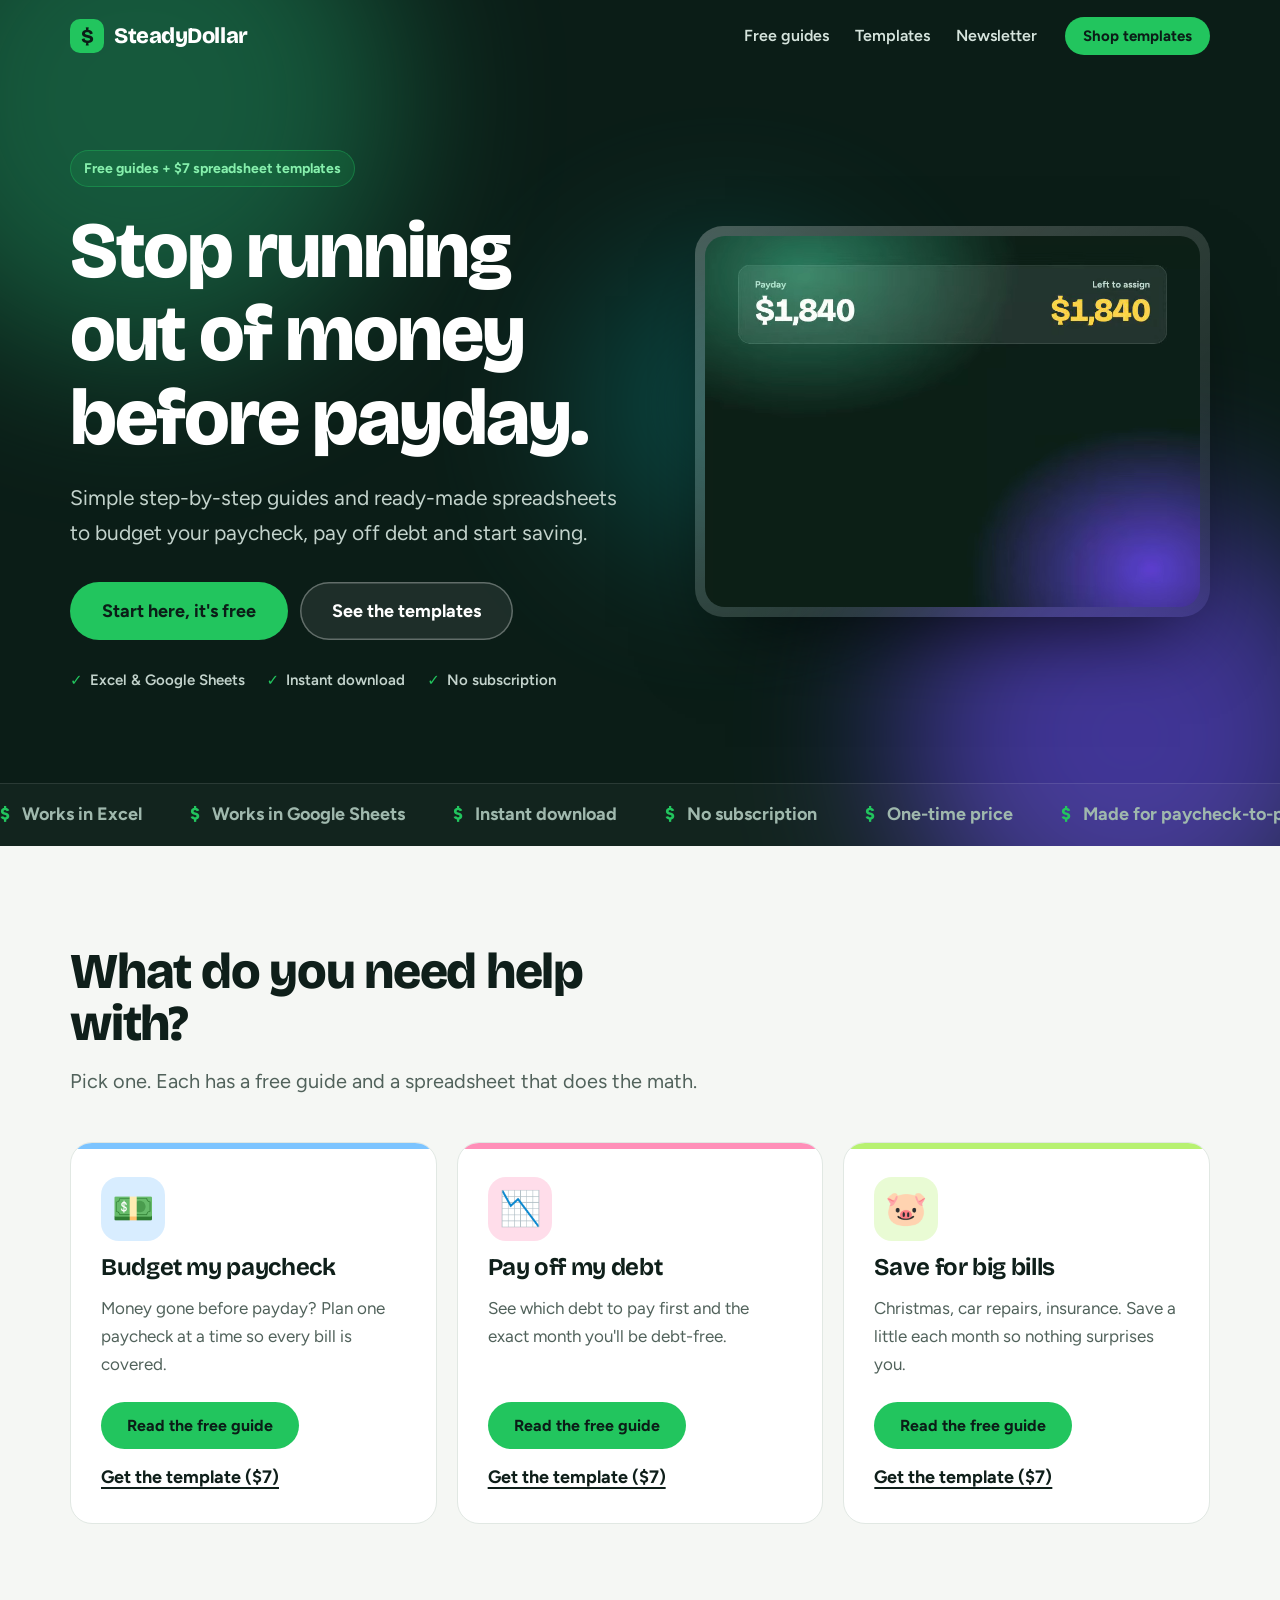
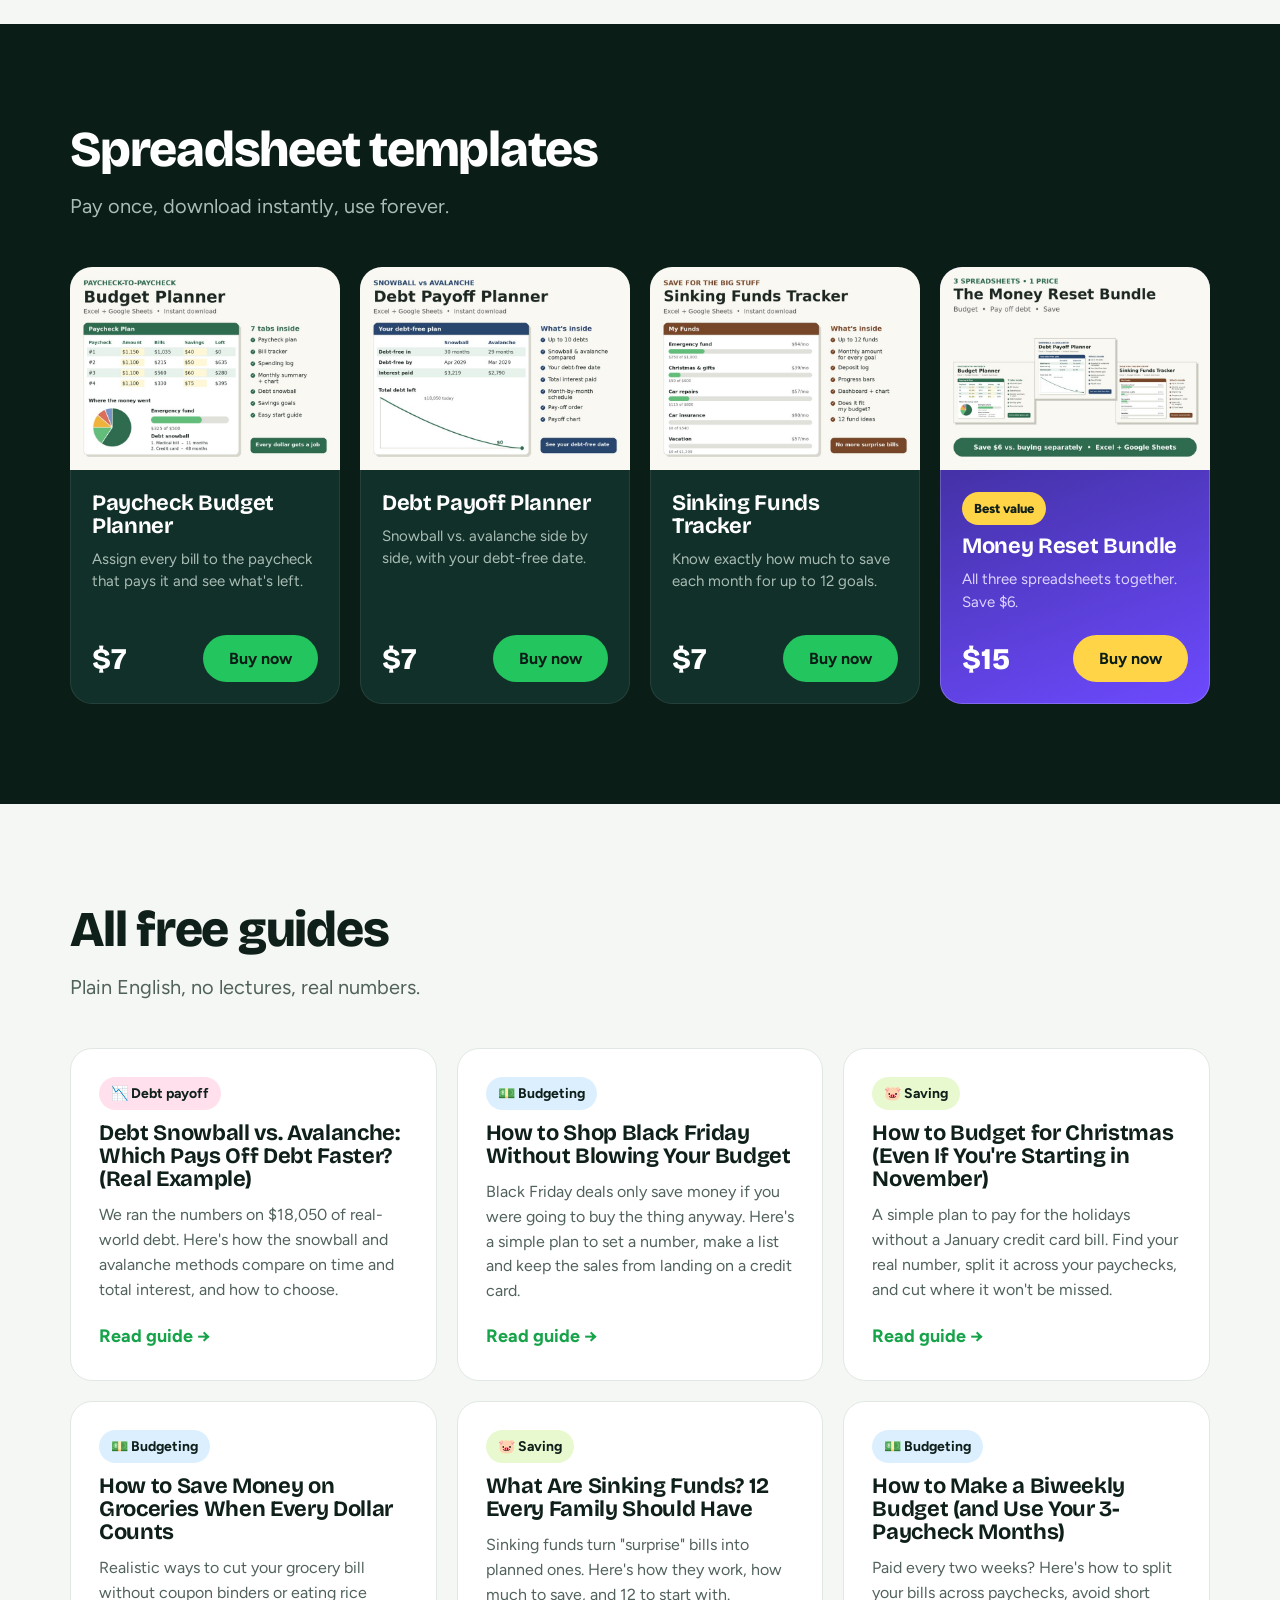
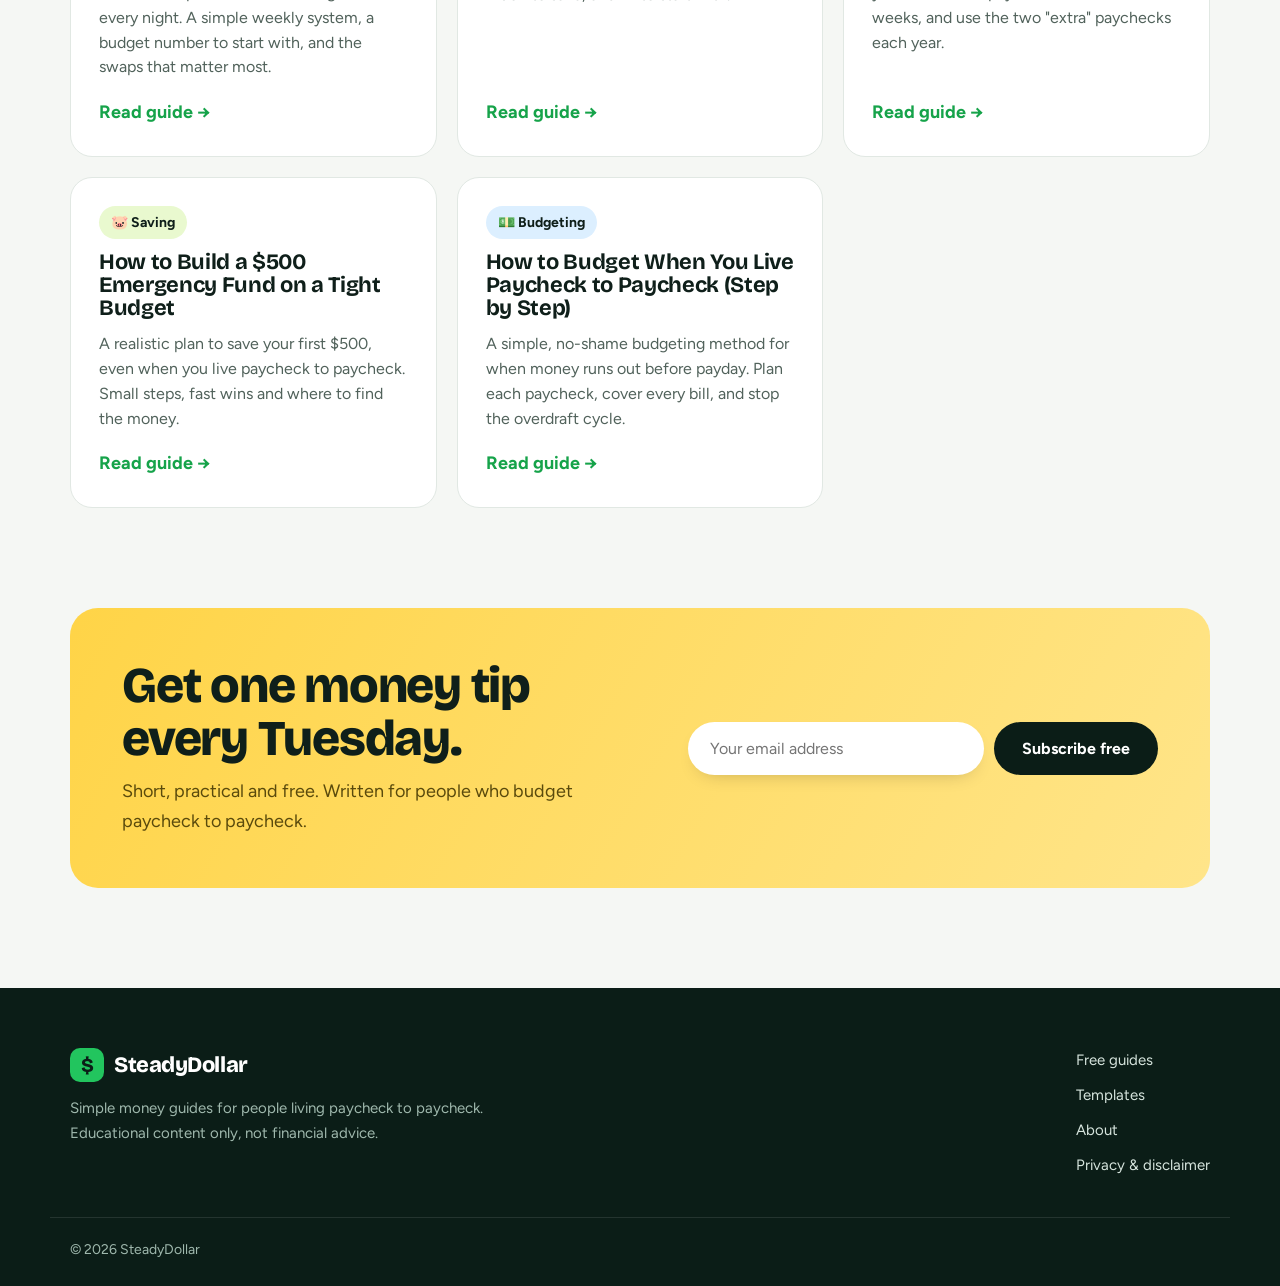
==== index.html @ 8d816949 "Publish SteadyDollar site Co-Authored-By: Claude Opus 5.5 <noreply@anthropic.com> Claude-Session: ht" ====
<!doctype html>
<html lang="en">
<head>
<meta charset="utf-8">
<meta name="viewport" content="width=device-width, initial-scale=1">
<meta name="p:domain_verify" content="625e8ea63bbca6a0e2b48d6e414d4ba8"/>
<title>SteadyDollar: Budgeting, Debt Payoff &amp; Saving Made Simple</title>
<meta name="description" content="Free guides and $7 spreadsheet templates for budgeting paycheck to paycheck, paying off debt and building savings.">
<link rel="canonical" href="https://steadydollar.github.io/">
<meta property="og:title" content="SteadyDollar: Budgeting, Debt Payoff &amp; Saving Made Simple">
<meta property="og:description" content="Free guides and $7 spreadsheet templates for budgeting paycheck to paycheck, paying off debt and building savings.">
<meta property="og:type" content="website">
<meta property="og:image" content="https://steadydollar.github.io/video/poster.jpg">
<meta name="theme-color" content="#0b1d17">
<link rel="icon" href="data:image/svg+xml,<svg xmlns='http://www.w3.org/2000/svg' viewBox='0 0 32 32'><rect width='32' height='32' rx='8' fill='%2322c55e'/><text x='16' y='23' font-size='20' text-anchor='middle' fill='%230b1d17' font-family='Arial' font-weight='bold'>$</text></svg>">
<link rel="preconnect" href="https://fonts.googleapis.com"><link rel="preconnect" href="https://fonts.gstatic.com" crossorigin><link href="https://fonts.googleapis.com/css2?family=Bricolage+Grotesque:opsz,wght@12..96,500..800&family=Figtree:ital,wght@0,400;0,600;0,700;1,400&display=swap" rel="stylesheet">
<link rel="stylesheet" href="style.css">
</head>
<body class="home">
<header class="top"><div class="wrap">
<a class="logo" href=""><span class="mark">$</span>SteadyDollar</a>
<nav><a href="#guides">Free guides</a><a href="#templates">Templates</a><a href="#newsletter">Newsletter</a></nav>
<a class="btn btn-sm" href="#templates">Shop templates</a>
</div></header>
<main>
<section class="hero">
<div class="blob b1"></div><div class="blob b2"></div><div class="blob b3"></div>
<div class="wrap hero-grid">
<div class="hero-copy">
<p class="pill">Free guides + $7 spreadsheet templates</p>
<h1>Stop running out of money before payday.</h1>
<p class="lede">Simple step-by-step guides and ready-made spreadsheets to budget your paycheck, pay off debt and start saving.</p>
<div class="cta-row"><a class="btn btn-lg" href="#help">Start here, it's free</a><a class="btn btn-lg btn-ghost" href="#templates">See the templates</a></div>
<ul class="checks"><li>Excel &amp; Google Sheets</li><li>Instant download</li><li>No subscription</li></ul>
</div>
<div class="hero-video">
<video autoplay muted loop playsinline poster="video/poster.jpg" aria-label="Animation: a $1,840 paycheck split into rent, food, debt and savings until $0 is left">
<source src="video/hero.webm" type="video/webm"><source src="video/hero.mp4" type="video/mp4"></video>
</div>
</div>
<div class="ticker" aria-hidden="true"><div class="ticker-track"><span>Works in Excel</span><span>Works in Google Sheets</span><span>Instant download</span><span>No subscription</span><span>One-time price</span><span>Made for paycheck-to-paycheck budgets</span><span>Works in Excel</span><span>Works in Google Sheets</span><span>Instant download</span><span>No subscription</span><span>One-time price</span><span>Made for paycheck-to-paycheck budgets</span></div></div>
</section>

<section class="wrap block" id="help">
<div class="sec-head" data-reveal><h2>What do you need help with?</h2><p>Pick one. Each has a free guide and a spreadsheet that does the math.</p></div>
<div class="helps"><article class="help h-budget" data-reveal style="--d:0">
<span class="icon">💵</span>
<h3>Budget my paycheck</h3><p>Money gone before payday? Plan one paycheck at a time so every bill is covered.</p>
<div class="help-links"><a class="btn" href="how-to-budget-paycheck-to-paycheck/">Read the free guide</a>
<a class="link" href="https://payhip.com/b/LEfx4">Get the template ($7)</a></div>
</article>
<article class="help h-debt" data-reveal style="--d:1">
<span class="icon">📉</span>
<h3>Pay off my debt</h3><p>See which debt to pay first and the exact month you'll be debt-free.</p>
<div class="help-links"><a class="btn" href="debt-snowball-vs-avalanche/">Read the free guide</a>
<a class="link" href="https://payhip.com/b/AXEU5">Get the template ($7)</a></div>
</article>
<article class="help h-savings" data-reveal style="--d:2">
<span class="icon">🐷</span>
<h3>Save for big bills</h3><p>Christmas, car repairs, insurance. Save a little each month so nothing surprises you.</p>
<div class="help-links"><a class="btn" href="what-are-sinking-funds/">Read the free guide</a>
<a class="link" href="https://payhip.com/b/7KW1b">Get the template ($7)</a></div>
</article></div>
</section>

<section class="block templates" id="templates"><div class="wrap">
<div class="sec-head" data-reveal><h2>Spreadsheet templates</h2><p>Pay once, download instantly, use forever.</p></div>
<div class="tpls"><article class="tpl" data-reveal>
<a class="tpl-img" href="https://payhip.com/b/LEfx4"><img src="img/budget.jpg" alt="Paycheck Budget Planner preview" width="800" height="600" loading="lazy"></a>
<div class="tpl-body"><h3>Paycheck Budget Planner</h3><p>Assign every bill to the paycheck that pays it and see what's left.</p>
<div class="tpl-buy"><span class="price">$7</span><a class="btn" href="https://payhip.com/b/LEfx4">Buy now</a></div></div>
</article>
<article class="tpl" data-reveal>
<a class="tpl-img" href="https://payhip.com/b/AXEU5"><img src="img/debt.jpg" alt="Debt Payoff Planner preview" width="800" height="600" loading="lazy"></a>
<div class="tpl-body"><h3>Debt Payoff Planner</h3><p>Snowball vs. avalanche side by side, with your debt-free date.</p>
<div class="tpl-buy"><span class="price">$7</span><a class="btn" href="https://payhip.com/b/AXEU5">Buy now</a></div></div>
</article>
<article class="tpl" data-reveal>
<a class="tpl-img" href="https://payhip.com/b/7KW1b"><img src="img/savings.jpg" alt="Sinking Funds Tracker preview" width="800" height="600" loading="lazy"></a>
<div class="tpl-body"><h3>Sinking Funds Tracker</h3><p>Know exactly how much to save each month for up to 12 goals.</p>
<div class="tpl-buy"><span class="price">$7</span><a class="btn" href="https://payhip.com/b/7KW1b">Buy now</a></div></div>
</article>
<article class="tpl tpl-bundle" data-reveal>
<a class="tpl-img" href="https://payhip.com/b/bUGtw"><img src="img/bundle.jpg" alt="Money Reset Bundle preview" width="800" height="600" loading="lazy"></a>
<div class="tpl-body"><span class="best">Best value</span><h3>Money Reset Bundle</h3><p>All three spreadsheets together. Save $6.</p>
<div class="tpl-buy"><span class="price">$15</span><a class="btn" href="https://payhip.com/b/bUGtw">Buy now</a></div></div>
</article></div>
</div></section>

<section class="wrap block" id="guides">
<div class="sec-head" data-reveal><h2>All free guides</h2><p>Plain English, no lectures, real numbers.</p></div>
<div class="guides"><a class="guide" href="debt-snowball-vs-avalanche/" data-reveal style="--d:0">
<span class="tag t-debt">📉 Debt payoff</span>
<h3>Debt Snowball vs. Avalanche: Which Pays Off Debt Faster? (Real Example)</h3><p>We ran the numbers on $18,050 of real-world debt. Here&#x27;s how the snowball and avalanche methods compare on time and total interest, and how to choose.</p>
<span class="read">Read guide <span aria-hidden="true">&rarr;</span></span></a>
<a class="guide" href="how-to-budget-for-black-friday/" data-reveal style="--d:1">
<span class="tag t-budget">💵 Budgeting</span>
<h3>How to Shop Black Friday Without Blowing Your Budget</h3><p>Black Friday deals only save money if you were going to buy the thing anyway. Here&#x27;s a simple plan to set a number, make a list and keep the sales from landing on a credit card.</p>
<span class="read">Read guide <span aria-hidden="true">&rarr;</span></span></a>
<a class="guide" href="how-to-budget-for-christmas/" data-reveal style="--d:2">
<span class="tag t-savings">🐷 Saving</span>
<h3>How to Budget for Christmas (Even If You&#x27;re Starting in November)</h3><p>A simple plan to pay for the holidays without a January credit card bill. Find your real number, split it across your paychecks, and cut where it won&#x27;t be missed.</p>
<span class="read">Read guide <span aria-hidden="true">&rarr;</span></span></a>
<a class="guide" href="how-to-save-money-on-groceries/" data-reveal style="--d:0">
<span class="tag t-budget">💵 Budgeting</span>
<h3>How to Save Money on Groceries When Every Dollar Counts</h3><p>Realistic ways to cut your grocery bill without coupon binders or eating rice every night. A simple weekly system, a budget number to start with, and the swaps that matter most.</p>
<span class="read">Read guide <span aria-hidden="true">&rarr;</span></span></a>
<a class="guide" href="what-are-sinking-funds/" data-reveal style="--d:1">
<span class="tag t-savings">🐷 Saving</span>
<h3>What Are Sinking Funds? 12 Every Family Should Have</h3><p>Sinking funds turn &quot;surprise&quot; bills into planned ones. Here&#x27;s how they work, how much to save, and 12 to start with.</p>
<span class="read">Read guide <span aria-hidden="true">&rarr;</span></span></a>
<a class="guide" href="how-to-make-a-biweekly-budget/" data-reveal style="--d:2">
<span class="tag t-budget">💵 Budgeting</span>
<h3>How to Make a Biweekly Budget (and Use Your 3-Paycheck Months)</h3><p>Paid every two weeks? Here&#x27;s how to split your bills across paychecks, avoid short weeks, and use the two &quot;extra&quot; paychecks each year.</p>
<span class="read">Read guide <span aria-hidden="true">&rarr;</span></span></a>
<a class="guide" href="how-to-build-a-500-emergency-fund/" data-reveal style="--d:0">
<span class="tag t-savings">🐷 Saving</span>
<h3>How to Build a $500 Emergency Fund on a Tight Budget</h3><p>A realistic plan to save your first $500, even when you live paycheck to paycheck. Small steps, fast wins and where to find the money.</p>
<span class="read">Read guide <span aria-hidden="true">&rarr;</span></span></a>
<a class="guide" href="how-to-budget-paycheck-to-paycheck/" data-reveal style="--d:1">
<span class="tag t-budget">💵 Budgeting</span>
<h3>How to Budget When You Live Paycheck to Paycheck (Step by Step)</h3><p>A simple, no-shame budgeting method for when money runs out before payday. Plan each paycheck, cover every bill, and stop the overdraft cycle.</p>
<span class="read">Read guide <span aria-hidden="true">&rarr;</span></span></a></div>
</section>

<div class="wrap"><section class="signup" id="newsletter" data-reveal>
<div><h2>Get one money tip every Tuesday.</h2><p>Short, practical and free. Written for people who budget paycheck to paycheck.</p></div>
<form action="https://app.kit.com/forms/10091417/subscriptions" method="post">
<label class="sr" for="em">Email address</label>
<input id="em" type="email" name="email_address" placeholder="Your email address" required>
<button class="btn btn-dark" type="submit">Subscribe free</button>
</form>
</section></div>
</main>
<footer><div class="wrap">
<div><a class="logo" href=""><span class="mark">$</span>SteadyDollar</a>
<p>Simple money guides for people living paycheck to paycheck.<br>Educational content only, not financial advice.</p></div>
<div class="flinks"><a href="#guides">Free guides</a><a href="#templates">Templates</a><a href="about/">About</a><a href="privacy/">Privacy &amp; disclaimer</a></div>
</div><p class="wrap copy">&copy; 2026 SteadyDollar</p></footer>
<script>
(function(){
  var top=document.querySelector('.top');
  addEventListener('scroll',function(){top.classList.toggle('scrolled',scrollY>10)},{passive:true});
  var bar=document.querySelector('.progress');
  if(bar){addEventListener('scroll',function(){var h=document.documentElement;bar.style.transform='scaleX('+(h.scrollTop/(h.scrollHeight-h.clientHeight))+')'},{passive:true});}
  var els=document.querySelectorAll('[data-reveal]');
  if(!('IntersectionObserver' in window)){els.forEach(function(e){e.classList.add('in')});return;}
  var io=new IntersectionObserver(function(es){es.forEach(function(e){if(e.isIntersecting){e.target.classList.add('in');io.unobserve(e.target);}})},{rootMargin:'0px 0px -8% 0px'});
  els.forEach(function(e){io.observe(e)});
})();
</script>
</body>
</html>
---- style.css ----
:root{
  --night:#0b1d17; --night-2:#12302a; --ink:#0f1f1a; --ink-2:#51625b; --paper:#f5f7f4; --white:#fff;
  --green:#22c55e; --green-2:#16a34a; --sun:#ffd447; --violet:#6d4aff; --line:#e1e8e3;
  --budget:#7cc4ff; --debt:#ff8fb8; --savings:#b7f171;
  --display:"Bricolage Grotesque",system-ui,sans-serif; --text:"Figtree",system-ui,sans-serif;
  --r:22px;
}
@view-transition{navigation:auto}
*{box-sizing:border-box}
html{scroll-behavior:smooth;scroll-padding-top:80px}
body{margin:0;background:var(--paper);color:var(--ink);font:400 18px/1.65 var(--text);-webkit-font-smoothing:antialiased}
img,video{max-width:100%;height:auto;display:block}
a{color:var(--green-2)}
:focus-visible{outline:3px solid var(--green);outline-offset:3px;border-radius:6px}
.wrap{max-width:1180px;margin:0 auto;padding:0 20px}
.narrow{max-width:780px}
.sr{position:absolute;width:1px;height:1px;overflow:hidden;clip:rect(0 0 0 0)}
h1,h2,h3{font-family:var(--display);line-height:1.05;letter-spacing:-.025em;margin:0}
h1{font-size:clamp(42px,6.2vw,80px);font-weight:800}
h2{font-size:clamp(32px,4vw,50px);font-weight:800}
h3{font-size:24px;font-weight:700;letter-spacing:-.015em}

/* header */
.top{position:fixed;inset:0 0 auto;z-index:20;transition:background .3s,box-shadow .3s}
.top .wrap{display:flex;align-items:center;gap:28px;height:72px}
.top.scrolled,.article .top{background:rgba(11,29,23,.82);backdrop-filter:blur(14px);box-shadow:0 1px 0 rgba(255,255,255,.08)}
.logo{display:flex;align-items:center;gap:10px;font:800 22px var(--display);color:#fff;text-decoration:none;letter-spacing:-.02em}
.mark{display:grid;place-items:center;width:34px;height:34px;border-radius:10px;background:var(--green);color:var(--night);font-size:20px}
nav{display:flex;gap:26px;margin-left:auto}
nav a{color:#d6e4dd;text-decoration:none;font-weight:600;font-size:16px;transition:color .2s}
nav a:hover{color:#fff}

/* buttons */
.btn{position:relative;overflow:hidden;display:inline-flex;align-items:center;justify-content:center;gap:8px;background:var(--green);color:var(--night);border:0;border-radius:999px;padding:14px 26px;font:700 16px var(--text);text-decoration:none;cursor:pointer;white-space:nowrap;transition:transform .2s,box-shadow .2s,background .2s}
.btn:hover{transform:translateY(-2px);box-shadow:0 12px 28px -10px rgba(34,197,94,.7)}
.btn::after{content:"";position:absolute;inset:0;background:linear-gradient(110deg,transparent 30%,rgba(255,255,255,.45) 50%,transparent 70%);transform:translateX(-100%);transition:transform .6s}
.btn:hover::after{transform:translateX(100%)}
.btn-lg{padding:18px 32px;font-size:18px}
.btn-sm{padding:10px 18px;font-size:15px}
.btn-ghost{background:rgba(255,255,255,.08);color:#fff;box-shadow:inset 0 0 0 1.5px rgba(255,255,255,.3)}
.btn-ghost:hover{background:rgba(255,255,255,.16);box-shadow:inset 0 0 0 1.5px #fff}
.btn-dark{background:var(--night);color:#fff}
.btn-dark:hover{box-shadow:0 12px 28px -10px rgba(11,29,23,.6)}
.link{font-weight:700;color:var(--ink);text-decoration:underline;text-underline-offset:4px;text-decoration-thickness:2px}
.link:hover{color:var(--green-2)}
.pill{display:inline-block;margin:0;padding:7px 14px;border-radius:999px;font-size:14px;font-weight:700;background:rgba(34,197,94,.14);color:#86efac;box-shadow:inset 0 0 0 1px rgba(34,197,94,.35)}

/* hero */
.hero{position:relative;overflow:hidden;background:var(--night);color:#fff;padding:150px 0 0}
.blob{position:absolute;border-radius:50%;filter:blur(80px);opacity:.55;animation:float 16s ease-in-out infinite alternate}
.b1{width:520px;height:520px;background:#1f8a5b;top:-160px;left:-120px}
.b2{width:460px;height:460px;background:var(--violet);bottom:-120px;right:-80px;animation-delay:-5s}
.b3{width:300px;height:300px;background:#0ea5a4;top:30%;left:45%;opacity:.3;animation-delay:-9s}
@keyframes float{to{transform:translate(60px,40px) scale(1.15)}}
.hero-grid{position:relative;display:grid;grid-template-columns:1.05fr .95fr;gap:56px;align-items:center;padding-bottom:90px}
.hero-copy>*{animation:rise .8s cubic-bezier(.2,.7,.2,1) both}
.hero-copy>*:nth-child(2){animation-delay:.08s}.hero-copy>*:nth-child(3){animation-delay:.16s}.hero-copy>*:nth-child(4){animation-delay:.24s}.hero-copy>*:nth-child(5){animation-delay:.32s}
@keyframes rise{from{opacity:0;transform:translateY(28px)}to{opacity:1;transform:none}}
.hero h1{margin:22px 0 0}
.lede{font-size:21px;color:#c3d3cc;max-width:32em;margin:22px 0 32px}
.cta-row{display:flex;gap:12px;flex-wrap:wrap}
.checks{display:flex;flex-wrap:wrap;gap:8px 22px;list-style:none;padding:0;margin:28px 0 0;color:#c3d3cc;font-size:15px;font-weight:600}
.checks li::before{content:"✓";color:var(--green);font-weight:800;margin-right:7px}
.hero-video{border-radius:28px;padding:10px;background:linear-gradient(140deg,rgba(255,255,255,.25),rgba(255,255,255,.04));box-shadow:0 40px 80px -30px rgba(0,0,0,.7);animation:rise 1s .3s cubic-bezier(.2,.7,.2,1) both}
.hero-video video{border-radius:20px;width:100%;aspect-ratio:4/3;object-fit:cover;background:var(--night)}
.ticker{position:relative;border-top:1px solid rgba(255,255,255,.1);background:rgba(255,255,255,.03);overflow:hidden;padding:16px 0}
.ticker-track{display:flex;gap:48px;width:max-content;animation:scroll 32s linear infinite}
.ticker span{font-weight:700;color:#9fb8ad;white-space:nowrap}
.ticker span::before{content:"$";color:var(--green);margin-right:12px;font-weight:800}
@keyframes scroll{to{transform:translateX(-50%)}}

/* sections */
.block{padding:100px 20px}
.templates.block{padding:100px 0}
.sec-head{max-width:640px;margin:0 0 44px}
.sec-head p{margin:14px 0 0;color:var(--ink-2);font-size:20px}

/* reveal on scroll */
[data-reveal]{opacity:0;transform:translateY(36px);transition:opacity .7s cubic-bezier(.2,.7,.2,1),transform .7s cubic-bezier(.2,.7,.2,1);transition-delay:calc(var(--d,0) * .1s)}
[data-reveal].in{opacity:1;transform:none}

/* help cards */
.helps{display:grid;grid-template-columns:repeat(3,1fr);gap:20px}
.help{position:relative;display:flex;flex-direction:column;gap:14px;background:var(--white);border-radius:var(--r);padding:34px 30px 30px;border:1px solid var(--line);overflow:hidden}
.help.in{transition:transform .3s,box-shadow .3s}
.help::before{content:"";position:absolute;inset:0 0 auto;height:6px;background:var(--c)}
.help:hover{transform:translateY(-6px);box-shadow:0 30px 50px -28px rgba(15,31,26,.35)}
.h-budget{--c:var(--budget)}.h-debt{--c:var(--debt)}.h-savings{--c:var(--savings)}
.icon{display:grid;place-items:center;width:64px;height:64px;border-radius:18px;font-size:34px;background:color-mix(in srgb,var(--c) 30%,white)}
.help p{margin:0;color:var(--ink-2);font-size:17px}
.help-links{margin-top:auto;padding-top:10px;display:flex;flex-direction:column;align-items:flex-start;gap:14px}

/* templates */
.templates{background:var(--night);color:#fff}
.templates .sec-head p{color:#a9bdb4}
.tpls{display:grid;grid-template-columns:repeat(4,1fr);gap:20px}
.tpl{position:relative;display:flex;flex-direction:column;background:var(--night-2);border-radius:var(--r);overflow:hidden;box-shadow:inset 0 0 0 1px rgba(255,255,255,.08)}
.tpl.in{transition:transform .3s,box-shadow .3s}
.tpl:hover{transform:translateY(-6px);box-shadow:inset 0 0 0 1px rgba(34,197,94,.6),0 30px 50px -25px rgba(0,0,0,.8)}
.tpl-img{display:block;overflow:hidden;background:#fff}
.tpl-img img{transition:transform .5s}
.tpl:hover .tpl-img img{transform:scale(1.05)}
.tpl-body{padding:22px;display:flex;flex-direction:column;gap:10px;flex:1}
.tpl-body h3{font-size:22px}
.tpl-body p{margin:0;color:#a9bdb4;font-size:15px;line-height:1.5}
.tpl-buy{margin-top:auto;padding-top:12px;display:flex;align-items:center;justify-content:space-between;gap:10px}
.price{font:800 30px var(--display);color:#fff}
.tpl-bundle{background:linear-gradient(160deg,#2b2370,#6d4aff);box-shadow:inset 0 0 0 1px rgba(255,255,255,.2)}
.tpl-bundle .tpl-body p{color:#ddd5ff}
.tpl-bundle .btn{background:var(--sun)}
.best{align-self:flex-start;background:var(--sun);color:var(--ink);font-weight:800;font-size:13px;padding:6px 12px;border-radius:999px;animation:pulse 2.4s ease-in-out infinite}
@keyframes pulse{50%{transform:scale(1.08)}}

/* guides */
.guides{display:grid;grid-template-columns:repeat(3,1fr);gap:20px}
.guide{display:flex;flex-direction:column;gap:12px;background:var(--white);border-radius:var(--r);padding:28px;text-decoration:none;color:var(--ink);border:1px solid var(--line)}
.guide.in{transition:transform .3s,box-shadow .3s,border-color .3s}
.guide:hover{transform:translateY(-6px);border-color:var(--green);box-shadow:0 30px 50px -28px rgba(15,31,26,.35)}
.guide h3{font-size:22px}
.guide p{margin:0;color:var(--ink-2);font-size:16px;line-height:1.55}
.read{margin-top:auto;padding-top:6px;font-weight:700;color:var(--green-2)}
.read span{display:inline-block;transition:transform .2s}
.guide:hover .read span{transform:translateX(6px)}
.tag{align-self:flex-start;display:inline-block;font-size:14px;font-weight:700;padding:5px 12px;border-radius:999px;color:var(--ink)}
.t-budget{background:#dcefff}.t-debt{background:#ffe0ec}.t-savings{background:#e9f9cf}.t-bundle{background:#fff2c2}

/* signup */
.signup{display:grid;grid-template-columns:1.1fr 1fr;gap:20px 48px;align-items:center;background:linear-gradient(120deg,var(--sun),#ffe58a);border-radius:28px;padding:52px;margin:0 0 100px}
.signup p{margin:12px 0 0;color:#5a4a0c;font-size:18px}
form{display:flex;gap:10px;flex-wrap:wrap}
input[type=email]{flex:1;min-width:220px;padding:17px 22px;border:0;border-radius:999px;font:16px var(--text);background:#fff;color:var(--ink);box-shadow:0 8px 20px -12px rgba(0,0,0,.3)}
input[type=email]:focus{outline:3px solid var(--night)}
.signup .btn{padding:17px 28px}

/* article */
.progress{position:fixed;top:0;left:0;right:0;height:4px;background:var(--green);transform-origin:0 50%;transform:scaleX(0);z-index:30}
.post-hero{background:var(--night);color:#fff;padding:130px 0 70px;position:relative;overflow:hidden}
.post-hero::before{content:"";position:absolute;width:500px;height:500px;border-radius:50%;background:var(--violet);filter:blur(100px);opacity:.35;right:-150px;top:-150px}
.post-hero .wrap{position:relative}
.back{display:inline-block;color:#9fb8ad;text-decoration:none;font-weight:700;margin-bottom:26px}
.back:hover{color:#fff}
.post-hero h1{font-size:clamp(36px,5vw,58px);margin:18px 0 0}
.post-hero .lede{margin:20px 0 0;font-size:20px}
.meta{margin:0;display:flex;flex-wrap:wrap;align-items:center;gap:8px 18px;color:#9fb8ad;font-size:15px;font-weight:600}
.prose{padding-top:50px;font-size:19px;line-height:1.75}
.prose h2{font-size:32px;margin:2em 0 .5em}
.prose h3{margin:1.6em 0 .4em}
.prose li{margin:.35em 0}
.prose strong{background:linear-gradient(transparent 60%,rgba(255,212,71,.65) 60%)}
.prose blockquote{margin:1.5em 0;padding:22px 26px;background:#e6f6ec;border-left:5px solid var(--green);border-radius:16px;font-size:20px}
.prose blockquote p{margin:0}
.prose table{border-collapse:separate;border-spacing:0;width:100%;font-size:16px;margin:1.5em 0;font-variant-numeric:tabular-nums;border:1px solid var(--line);border-radius:16px;background:#fff}
.prose th,.prose td{padding:12px 16px;text-align:left;border-bottom:1px solid var(--line)}
.prose tr:last-child td{border-bottom:0}
.prose th{font-weight:700;background:#eef4f0}
.prose em{color:var(--ink-2)}
.product{display:grid;grid-template-columns:260px 1fr;gap:30px;align-items:center;background:var(--night);color:#fff;border-radius:var(--r);padding:24px;margin:60px 0}
.product img{border-radius:14px}
.product h3{margin-top:12px}
.product p{margin:10px 0 18px;color:#c3d3cc;font-size:16px}
.article .signup{grid-template-columns:1fr;padding:40px}

footer{background:var(--night);color:#9fb8ad;font-size:15px;padding:60px 0 24px}
footer .wrap:first-child{display:flex;justify-content:space-between;gap:40px;flex-wrap:wrap}
footer p{margin:14px 0 0}
.flinks{display:flex;flex-direction:column;gap:10px}
footer a{color:#d6e4dd;text-decoration:none}
footer a:hover{color:#fff}
.copy{margin-top:40px;padding-top:20px;border-top:1px solid rgba(255,255,255,.1);font-size:14px}

@media (max-width:980px){
  .hero{padding-top:120px}
  .hero-grid{grid-template-columns:1fr;gap:48px;padding-bottom:64px}
  .helps,.guides{grid-template-columns:1fr 1fr}
  .tpls{grid-template-columns:1fr 1fr}
  .signup{grid-template-columns:1fr;padding:36px}
}
@media (max-width:640px){
  body{font-size:17px}
  nav{display:none}
  .top .btn-sm{margin-left:auto}
  .lede{font-size:19px}
  .cta-row .btn{width:100%}
  .helps,.guides,.tpls{grid-template-columns:1fr}
  .block,.templates.block{padding:72px 0}
  .block.wrap{padding:72px 20px}
  .product{grid-template-columns:1fr}
  .prose{font-size:18px}
  .signup{padding:28px}
  .signup .btn{width:100%}
}
@media (prefers-reduced-motion:reduce){
  *,*::before,*::after{animation:none!important;transition:none!important}
  [data-reveal]{opacity:1;transform:none}
  html{scroll-behavior:auto}
}
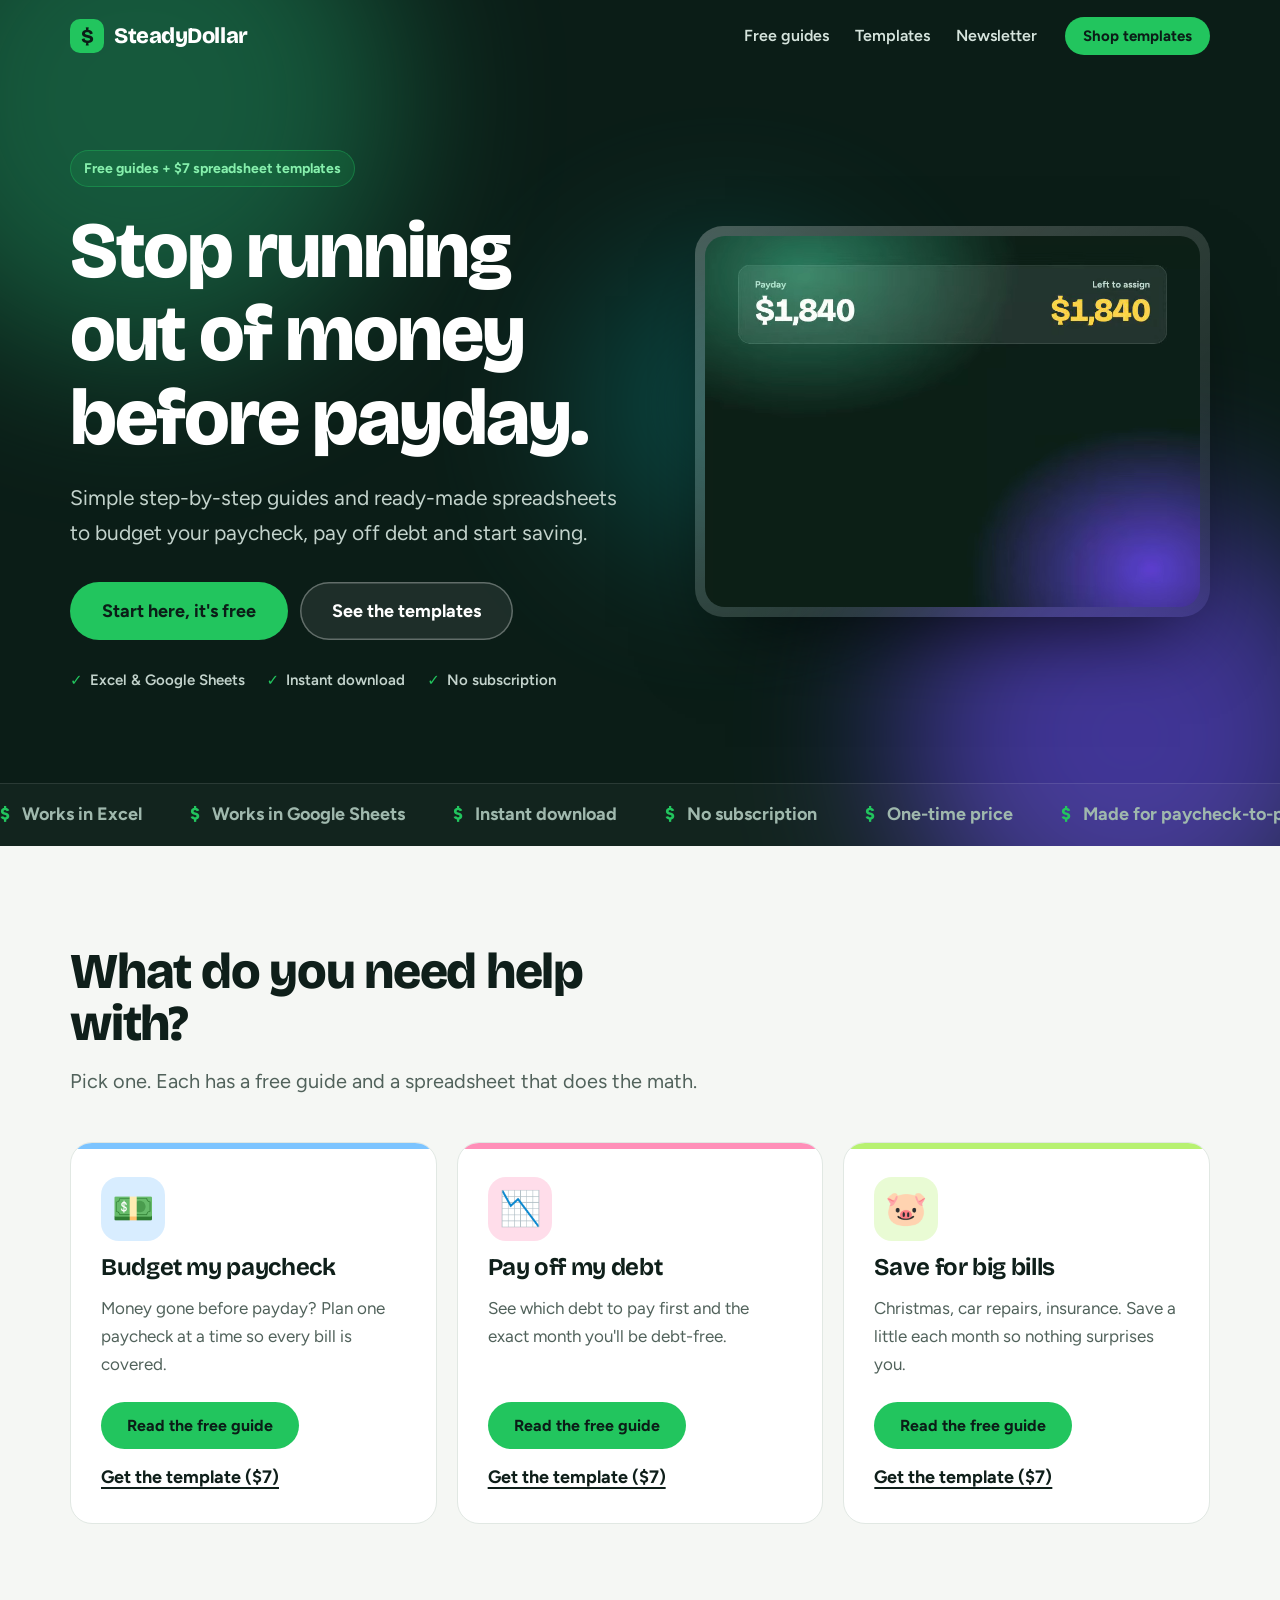
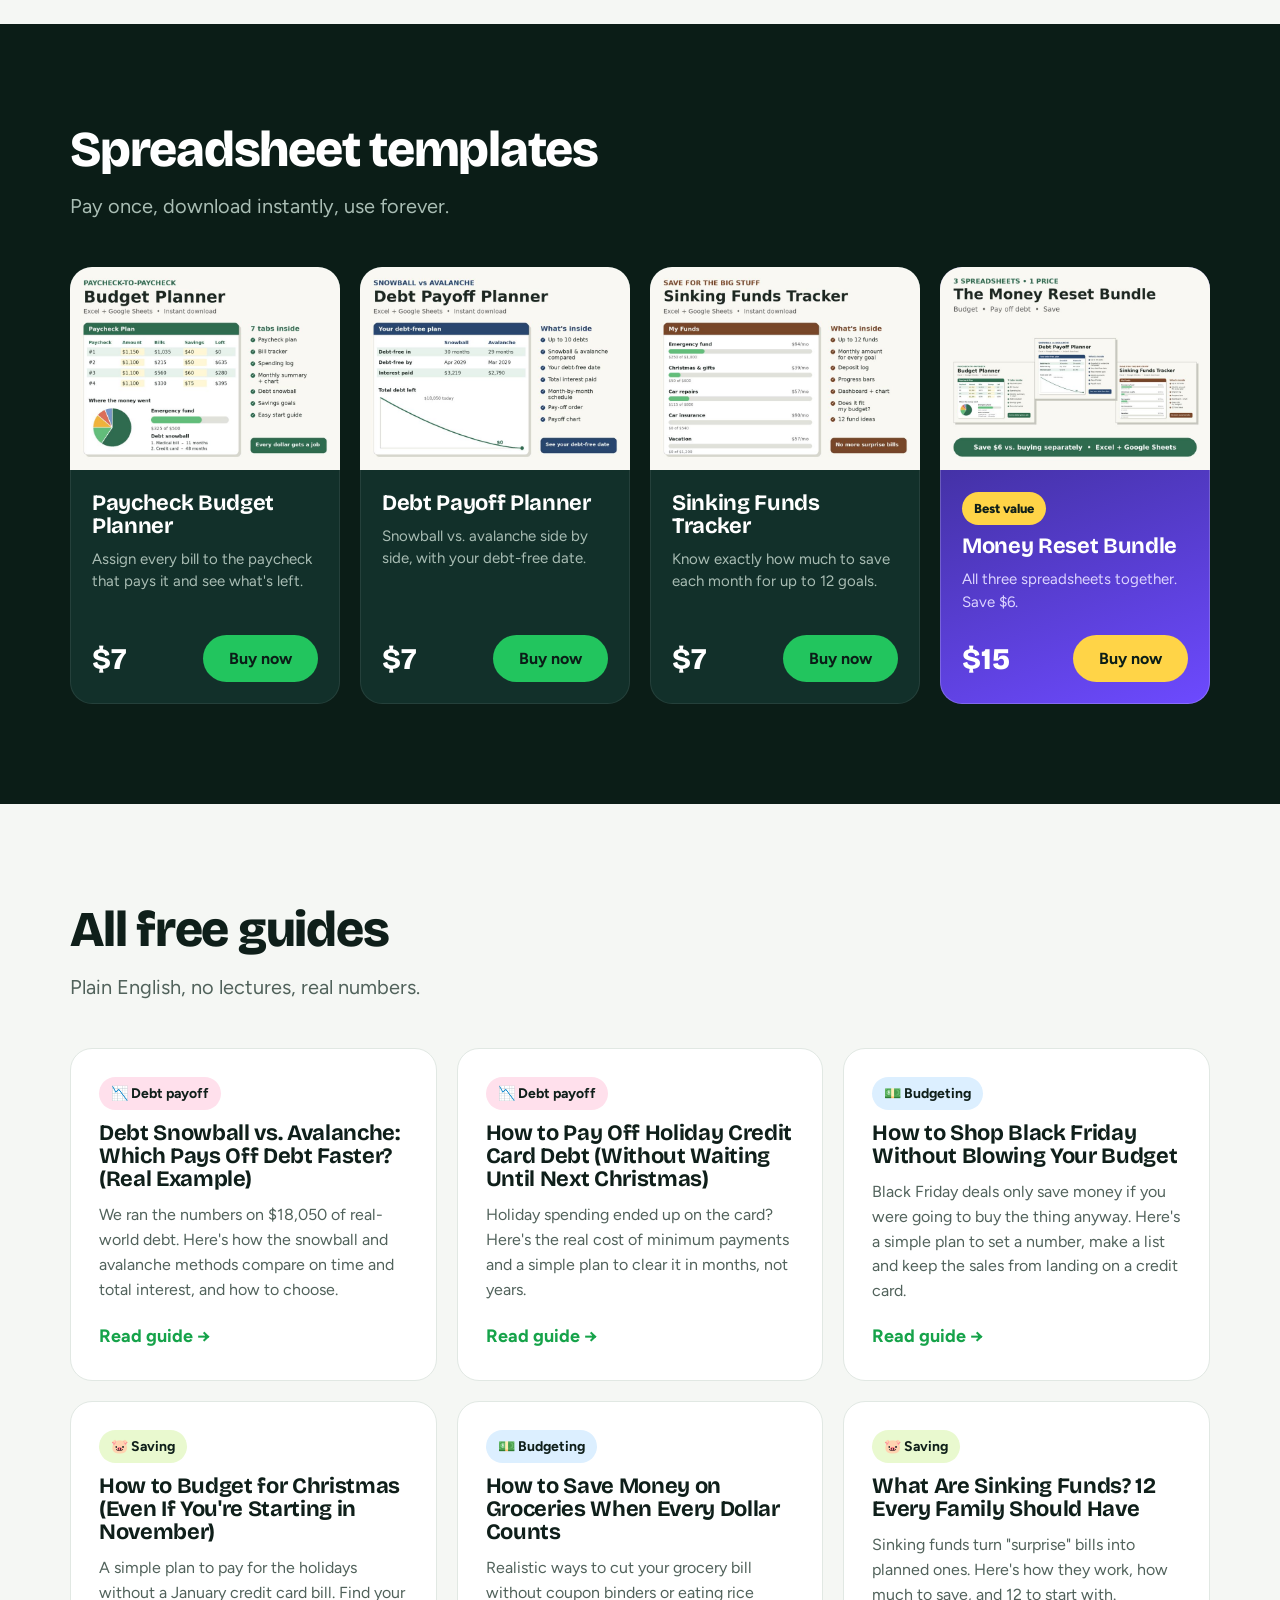
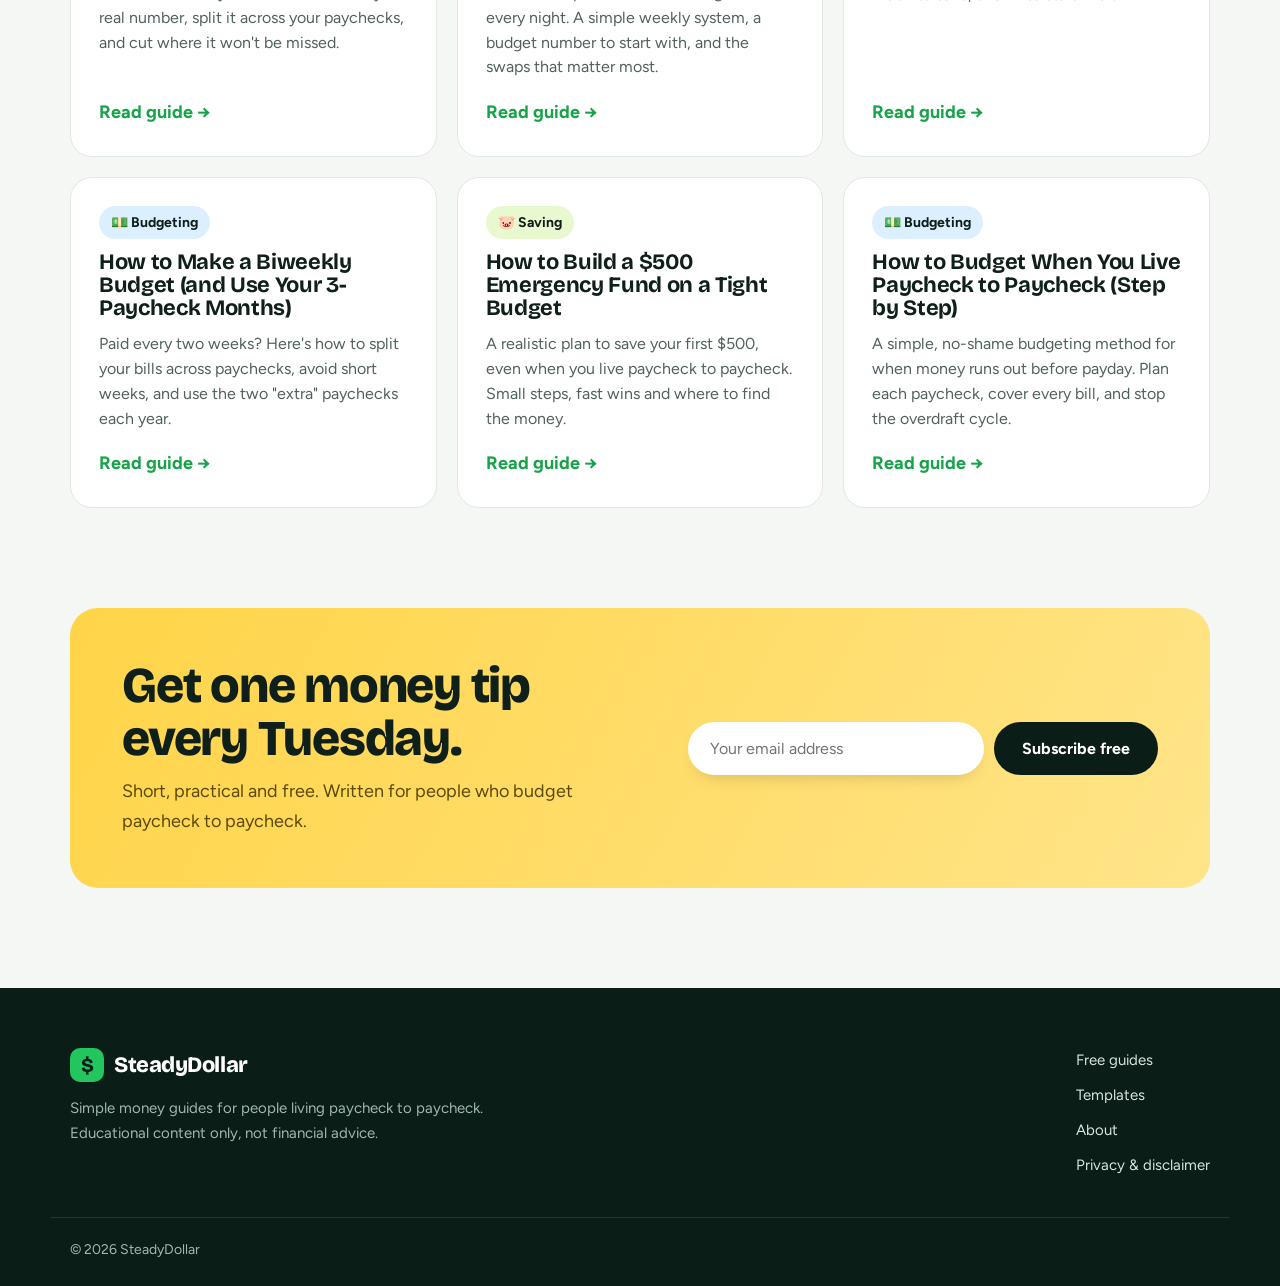
==== commit 83badc62: "Add article: pay off holiday credit card debt Co-Authored-By: Claude Opus 5.5 <noreply@anthropic.com" ====
--- a/index.html
+++ b/index.html
@@ -93,31 +93,35 @@
 <span class="tag t-debt">📉 Debt payoff</span>
 <h3>Debt Snowball vs. Avalanche: Which Pays Off Debt Faster? (Real Example)</h3><p>We ran the numbers on $18,050 of real-world debt. Here&#x27;s how the snowball and avalanche methods compare on time and total interest, and how to choose.</p>
 <span class="read">Read guide <span aria-hidden="true">&rarr;</span></span></a>
-<a class="guide" href="how-to-budget-for-black-friday/" data-reveal style="--d:1">
+<a class="guide" href="how-to-pay-off-holiday-credit-card-debt/" data-reveal style="--d:1">
+<span class="tag t-debt">📉 Debt payoff</span>
+<h3>How to Pay Off Holiday Credit Card Debt (Without Waiting Until Next Christmas)</h3><p>Holiday spending ended up on the card? Here&#x27;s the real cost of minimum payments and a simple plan to clear it in months, not years.</p>
+<span class="read">Read guide <span aria-hidden="true">&rarr;</span></span></a>
+<a class="guide" href="how-to-budget-for-black-friday/" data-reveal style="--d:2">
 <span class="tag t-budget">💵 Budgeting</span>
 <h3>How to Shop Black Friday Without Blowing Your Budget</h3><p>Black Friday deals only save money if you were going to buy the thing anyway. Here&#x27;s a simple plan to set a number, make a list and keep the sales from landing on a credit card.</p>
 <span class="read">Read guide <span aria-hidden="true">&rarr;</span></span></a>
-<a class="guide" href="how-to-budget-for-christmas/" data-reveal style="--d:2">
+<a class="guide" href="how-to-budget-for-christmas/" data-reveal style="--d:0">
 <span class="tag t-savings">🐷 Saving</span>
 <h3>How to Budget for Christmas (Even If You&#x27;re Starting in November)</h3><p>A simple plan to pay for the holidays without a January credit card bill. Find your real number, split it across your paychecks, and cut where it won&#x27;t be missed.</p>
 <span class="read">Read guide <span aria-hidden="true">&rarr;</span></span></a>
-<a class="guide" href="how-to-save-money-on-groceries/" data-reveal style="--d:0">
+<a class="guide" href="how-to-save-money-on-groceries/" data-reveal style="--d:1">
 <span class="tag t-budget">💵 Budgeting</span>
 <h3>How to Save Money on Groceries When Every Dollar Counts</h3><p>Realistic ways to cut your grocery bill without coupon binders or eating rice every night. A simple weekly system, a budget number to start with, and the swaps that matter most.</p>
 <span class="read">Read guide <span aria-hidden="true">&rarr;</span></span></a>
-<a class="guide" href="what-are-sinking-funds/" data-reveal style="--d:1">
+<a class="guide" href="what-are-sinking-funds/" data-reveal style="--d:2">
 <span class="tag t-savings">🐷 Saving</span>
 <h3>What Are Sinking Funds? 12 Every Family Should Have</h3><p>Sinking funds turn &quot;surprise&quot; bills into planned ones. Here&#x27;s how they work, how much to save, and 12 to start with.</p>
 <span class="read">Read guide <span aria-hidden="true">&rarr;</span></span></a>
-<a class="guide" href="how-to-make-a-biweekly-budget/" data-reveal style="--d:2">
+<a class="guide" href="how-to-make-a-biweekly-budget/" data-reveal style="--d:0">
 <span class="tag t-budget">💵 Budgeting</span>
 <h3>How to Make a Biweekly Budget (and Use Your 3-Paycheck Months)</h3><p>Paid every two weeks? Here&#x27;s how to split your bills across paychecks, avoid short weeks, and use the two &quot;extra&quot; paychecks each year.</p>
 <span class="read">Read guide <span aria-hidden="true">&rarr;</span></span></a>
-<a class="guide" href="how-to-build-a-500-emergency-fund/" data-reveal style="--d:0">
+<a class="guide" href="how-to-build-a-500-emergency-fund/" data-reveal style="--d:1">
 <span class="tag t-savings">🐷 Saving</span>
 <h3>How to Build a $500 Emergency Fund on a Tight Budget</h3><p>A realistic plan to save your first $500, even when you live paycheck to paycheck. Small steps, fast wins and where to find the money.</p>
 <span class="read">Read guide <span aria-hidden="true">&rarr;</span></span></a>
-<a class="guide" href="how-to-budget-paycheck-to-paycheck/" data-reveal style="--d:1">
+<a class="guide" href="how-to-budget-paycheck-to-paycheck/" data-reveal style="--d:2">
 <span class="tag t-budget">💵 Budgeting</span>
 <h3>How to Budget When You Live Paycheck to Paycheck (Step by Step)</h3><p>A simple, no-shame budgeting method for when money runs out before payday. Plan each paycheck, cover every bill, and stop the overdraft cycle.</p>
 <span class="read">Read guide <span aria-hidden="true">&rarr;</span></span></a></div>
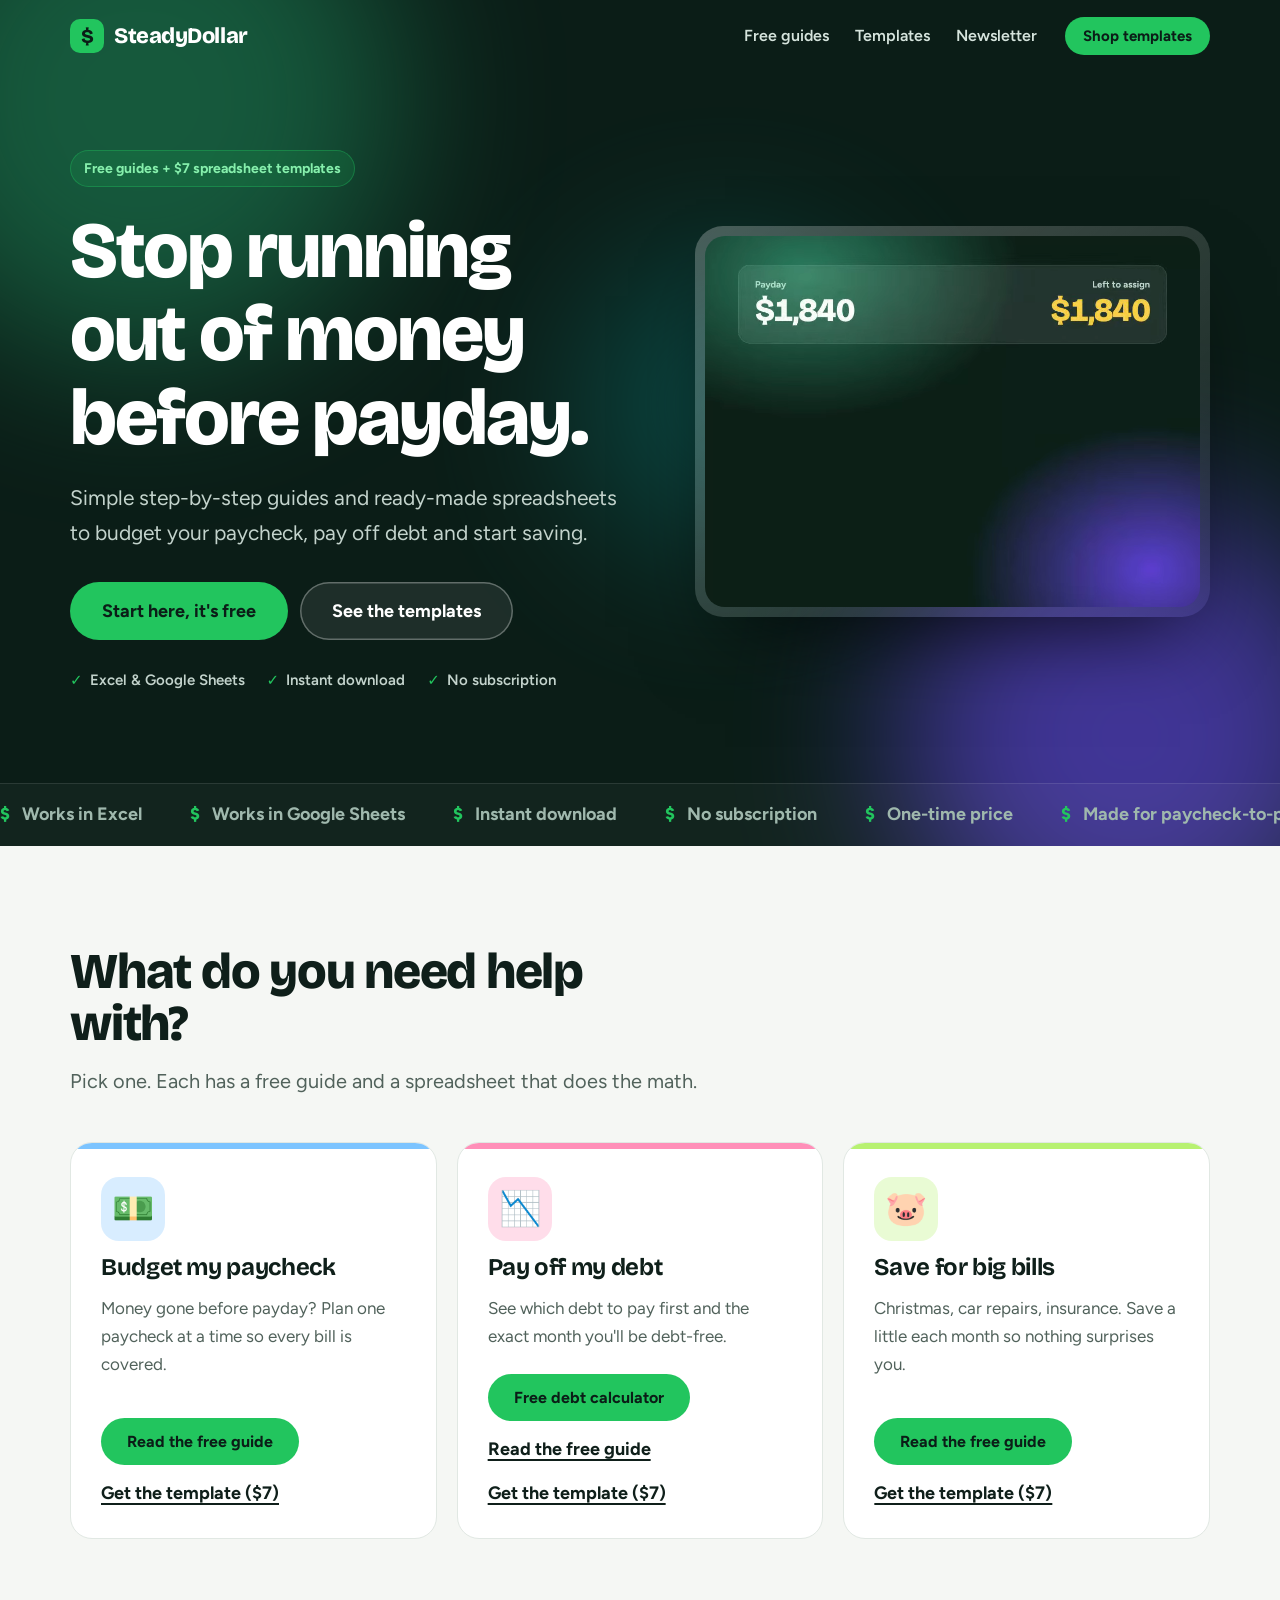
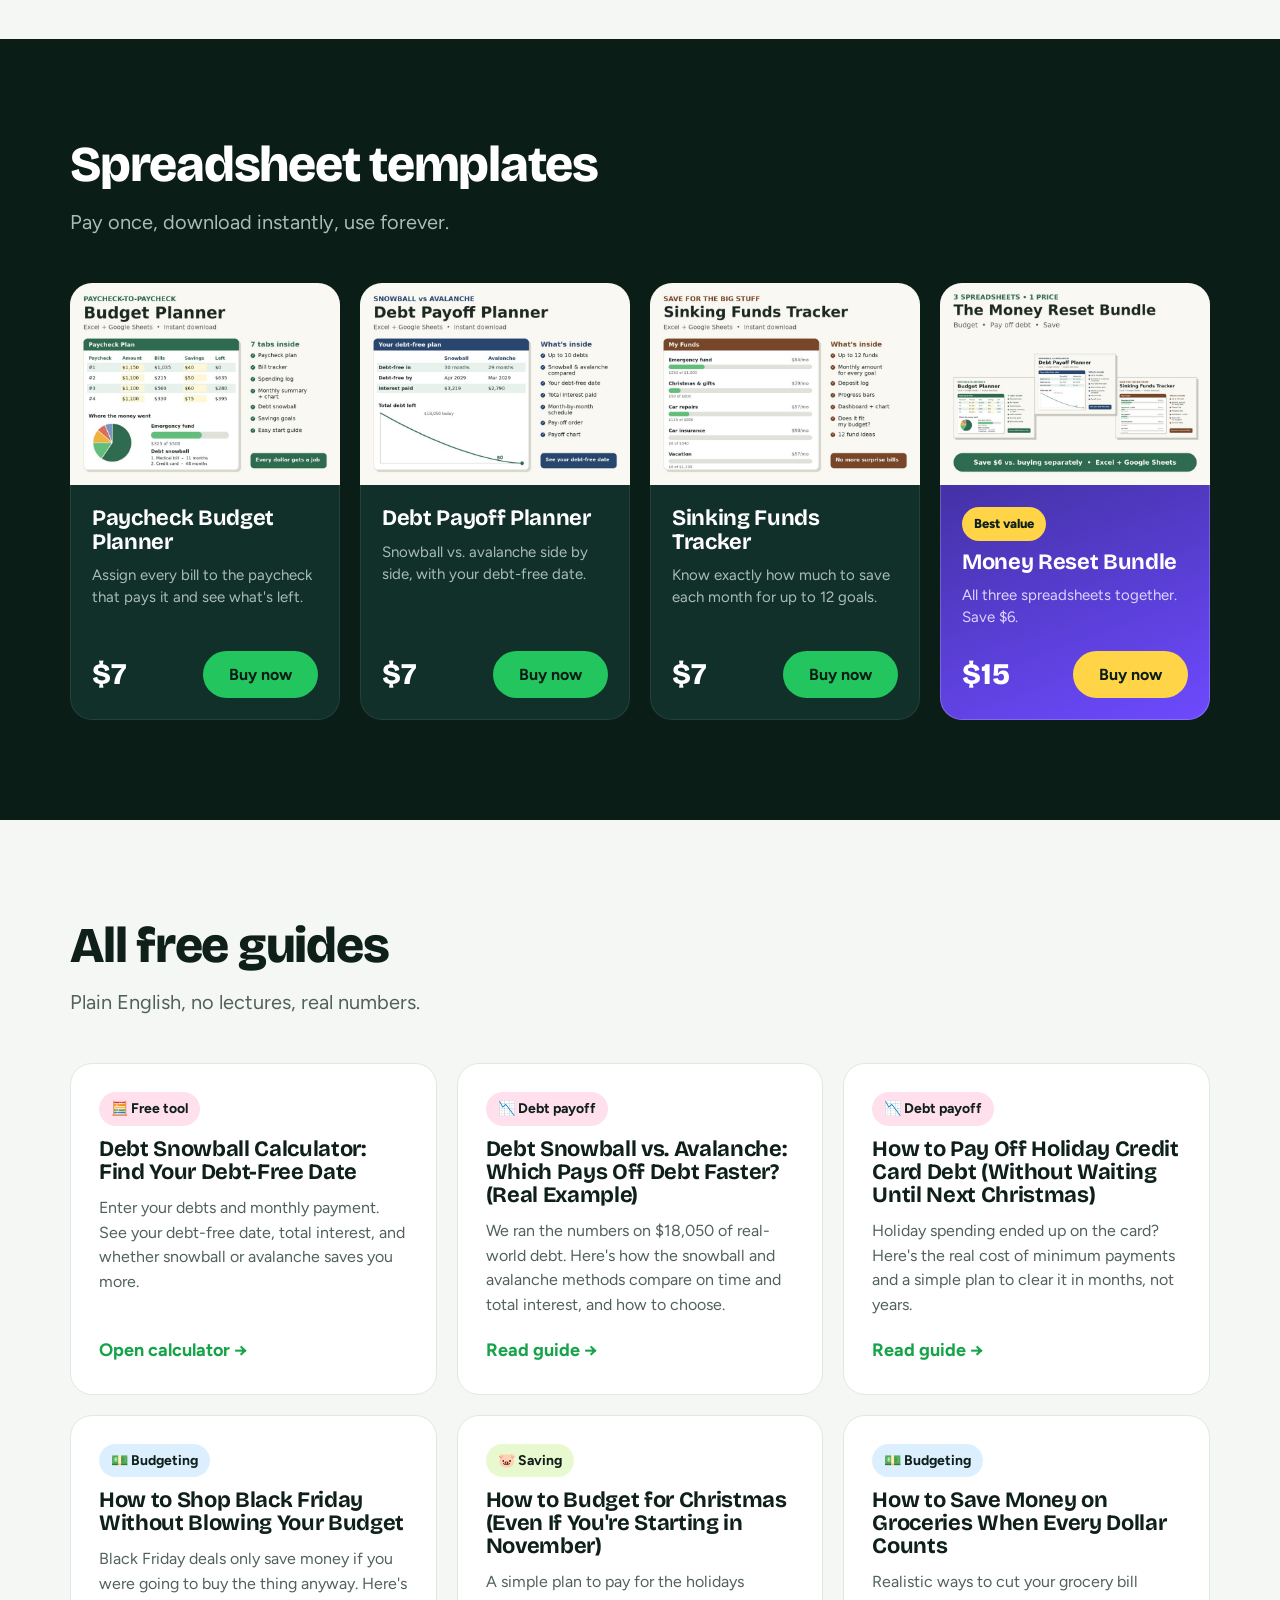
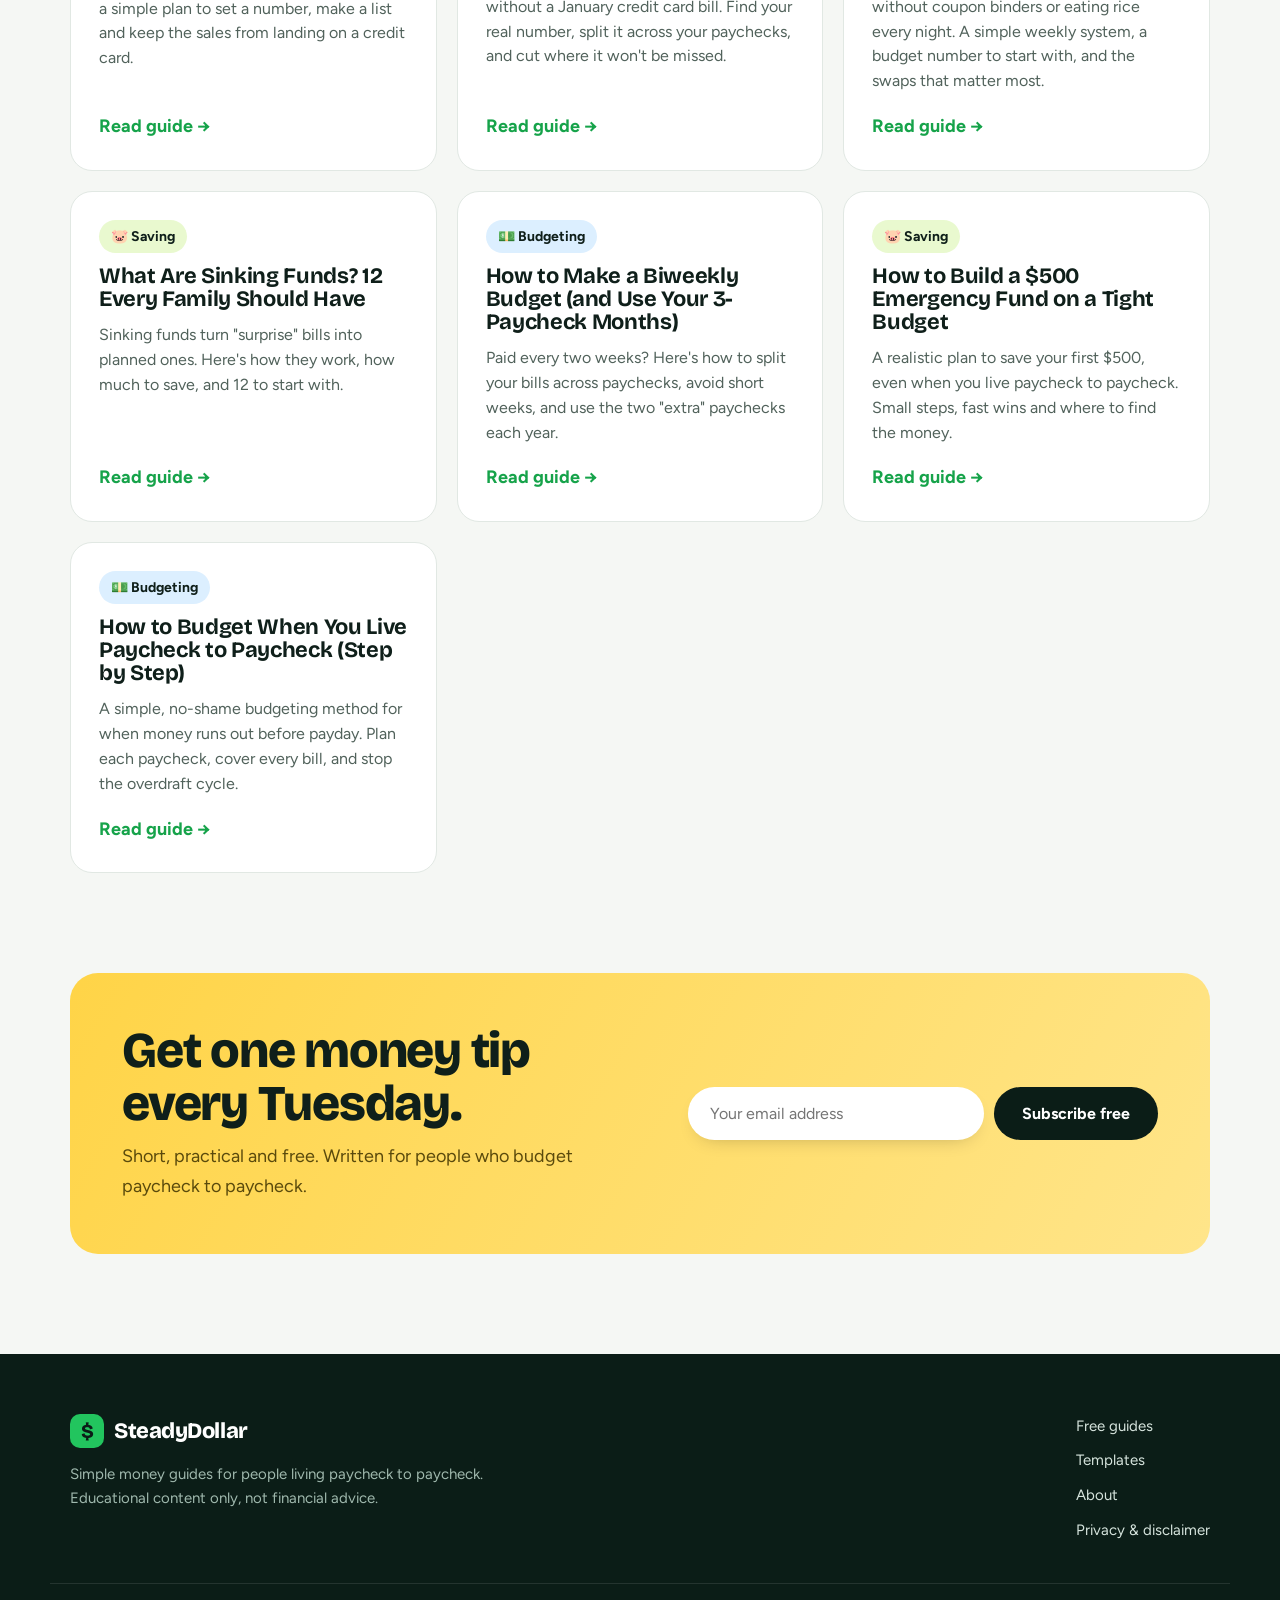
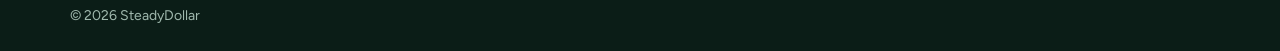
==== commit c7f4832f: "Add free debt snowball calculator and IndexNow pinging New tool page /debt-payoff-calculator/ (snowb" ====
--- a/index.html
+++ b/index.html
@@ -52,7 +52,8 @@
 <article class="help h-debt" data-reveal style="--d:1">
 <span class="icon">📉</span>
 <h3>Pay off my debt</h3><p>See which debt to pay first and the exact month you'll be debt-free.</p>
-<div class="help-links"><a class="btn" href="debt-snowball-vs-avalanche/">Read the free guide</a>
+<div class="help-links"><a class="btn" href="debt-payoff-calculator/">Free debt calculator</a>
+<a class="link" href="debt-snowball-vs-avalanche/">Read the free guide</a>
 <a class="link" href="https://payhip.com/b/AXEU5">Get the template ($7)</a></div>
 </article>
 <article class="help h-savings" data-reveal style="--d:2">
@@ -89,7 +90,11 @@
 
 <section class="wrap block" id="guides">
 <div class="sec-head" data-reveal><h2>All free guides</h2><p>Plain English, no lectures, real numbers.</p></div>
-<div class="guides"><a class="guide" href="debt-snowball-vs-avalanche/" data-reveal style="--d:0">
+<div class="guides"><a class="guide" href="debt-payoff-calculator/" data-reveal style="--d:0">
+<span class="tag t-debt">🧮 Free tool</span>
+<h3>Debt Snowball Calculator: Find Your Debt-Free Date</h3><p>Enter your debts and monthly payment. See your debt-free date, total interest, and whether snowball or avalanche saves you more.</p>
+<span class="read">Open calculator <span aria-hidden="true">&rarr;</span></span></a>
+<a class="guide" href="debt-snowball-vs-avalanche/" data-reveal style="--d:0">
 <span class="tag t-debt">📉 Debt payoff</span>
 <h3>Debt Snowball vs. Avalanche: Which Pays Off Debt Faster? (Real Example)</h3><p>We ran the numbers on $18,050 of real-world debt. Here&#x27;s how the snowball and avalanche methods compare on time and total interest, and how to choose.</p>
 <span class="read">Read guide <span aria-hidden="true">&rarr;</span></span></a>
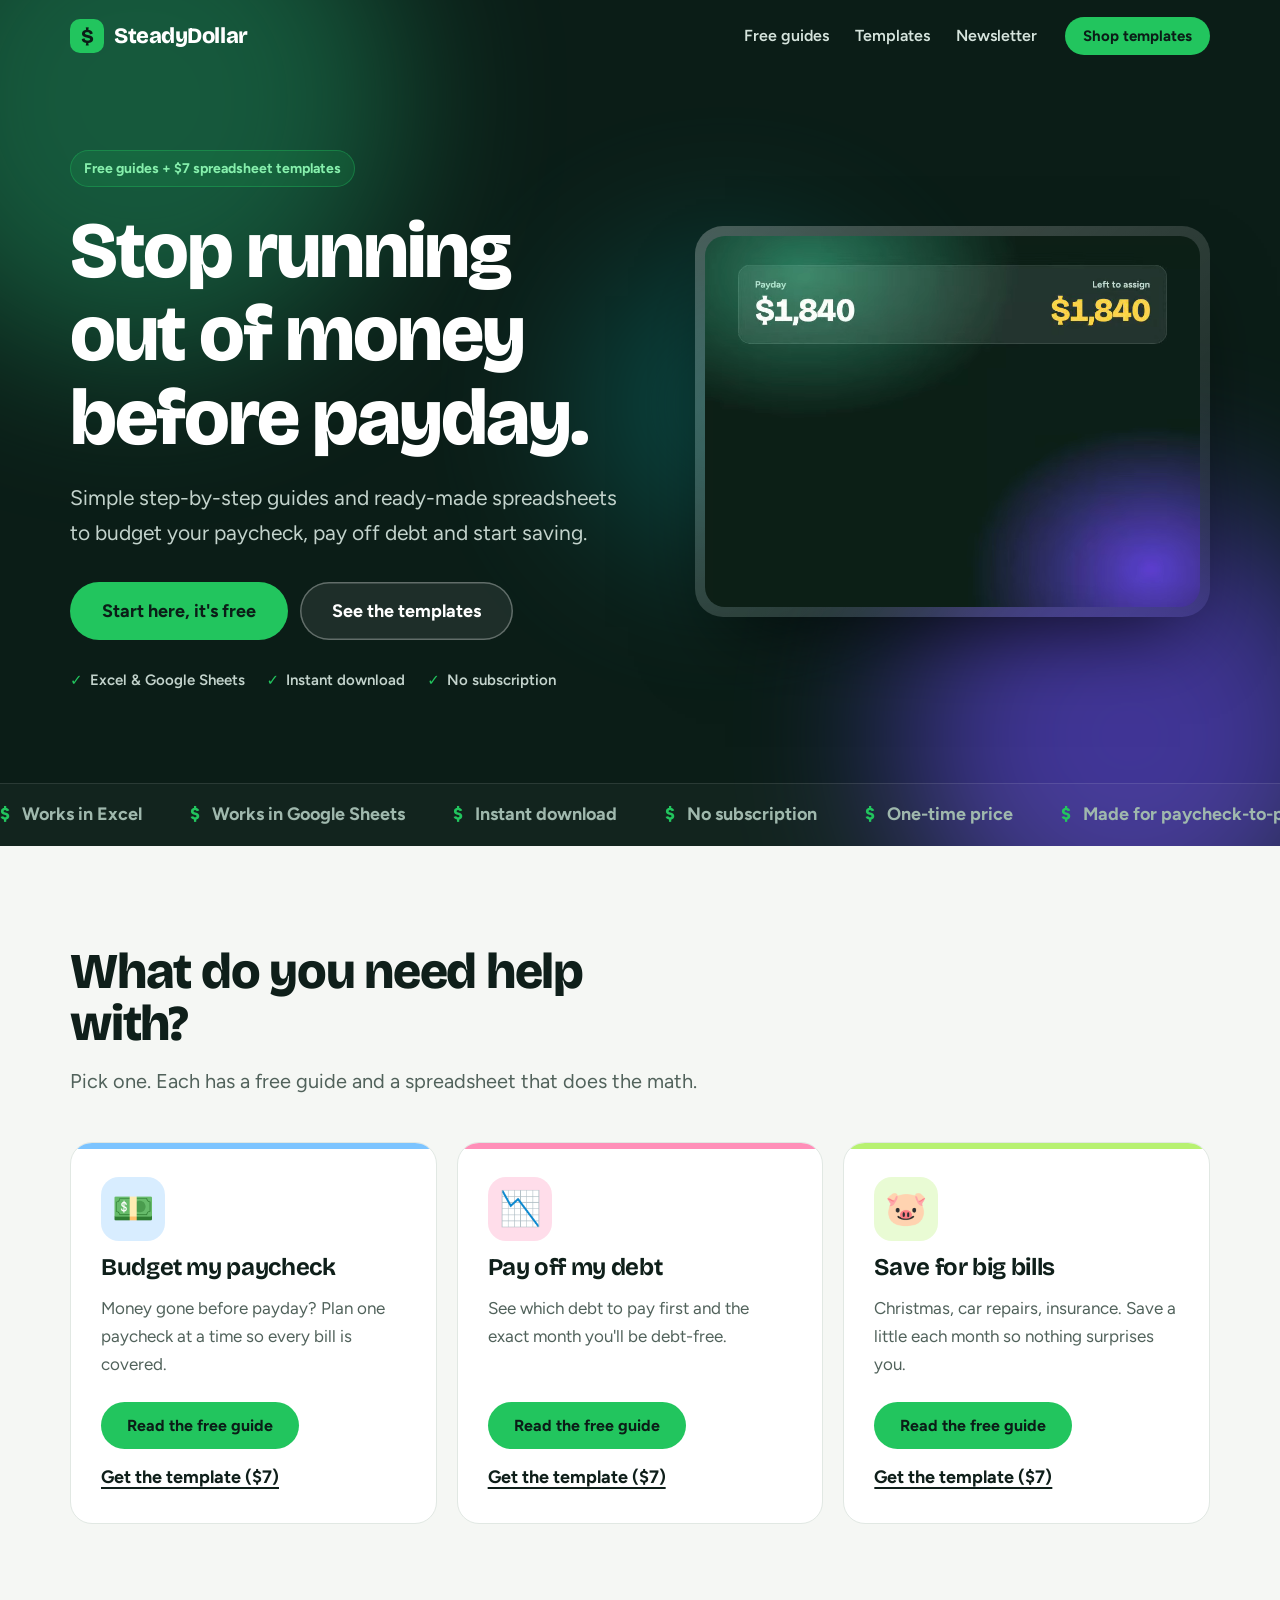
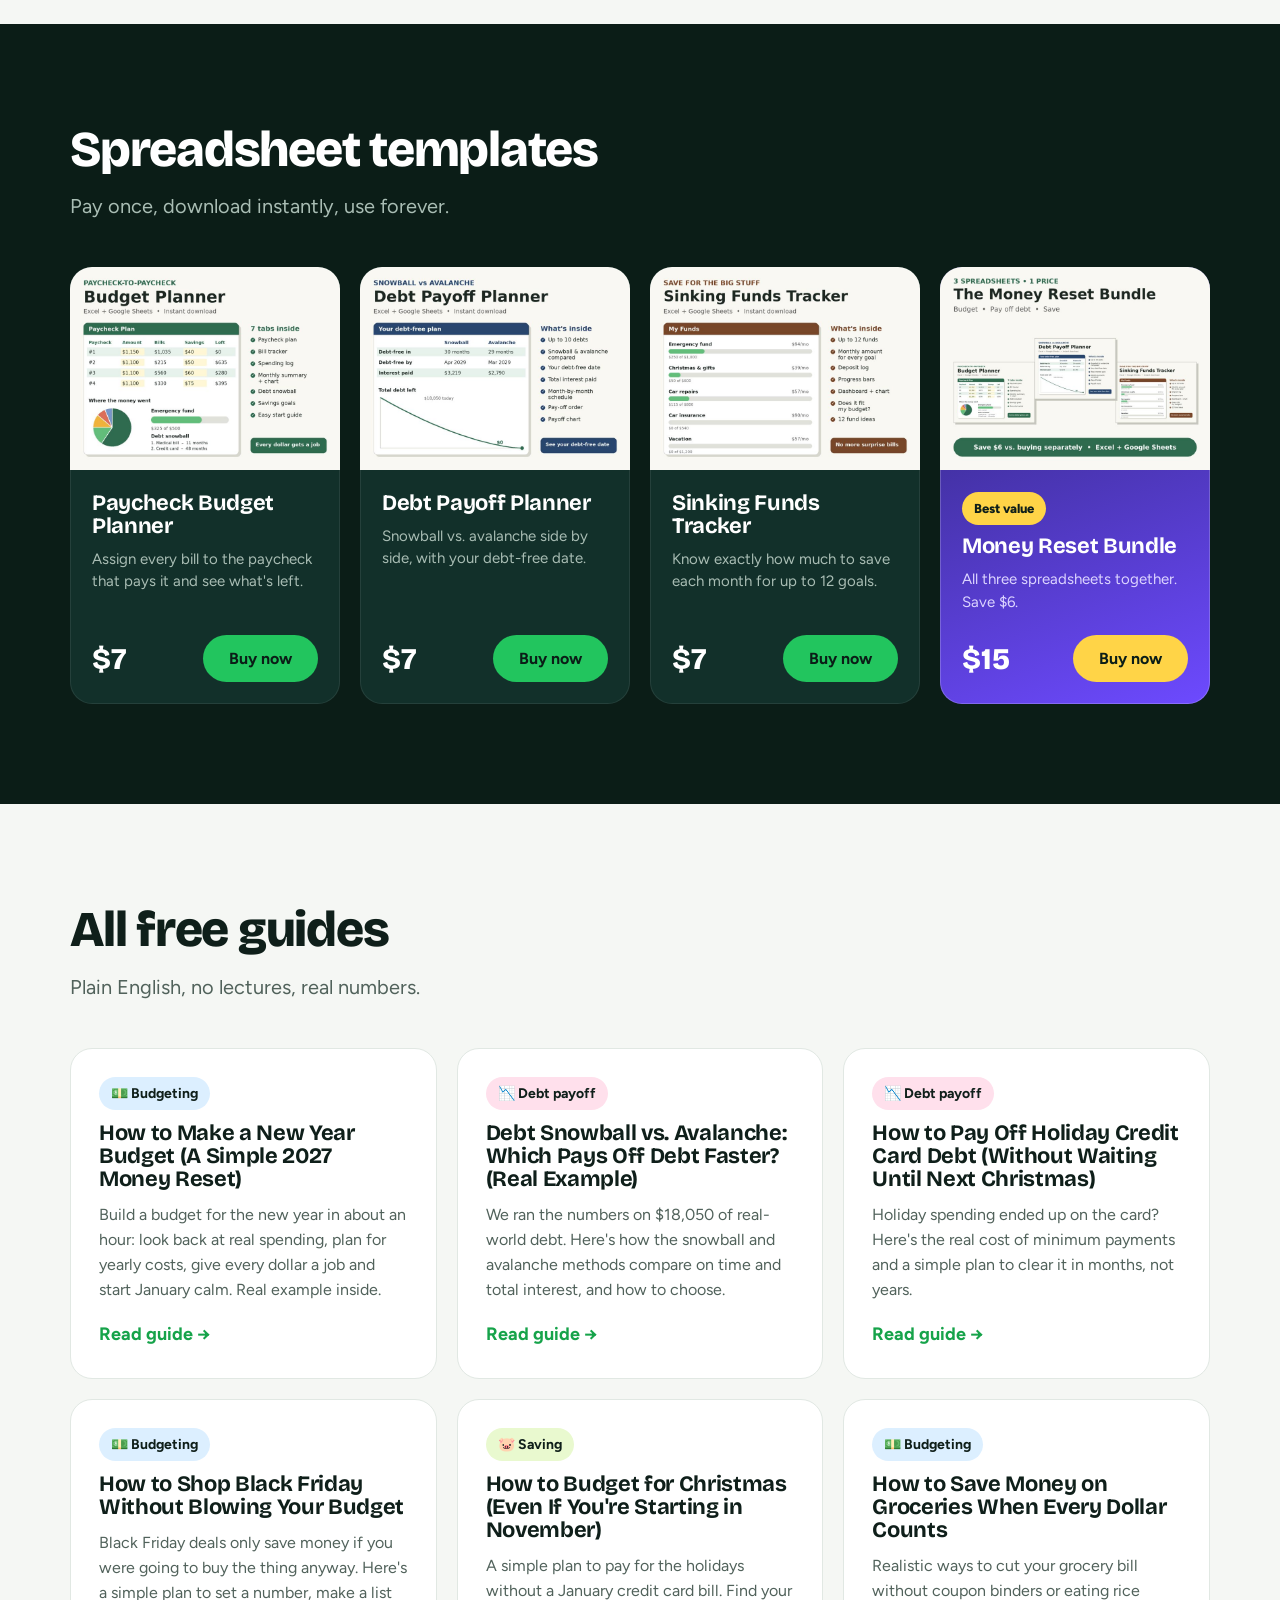
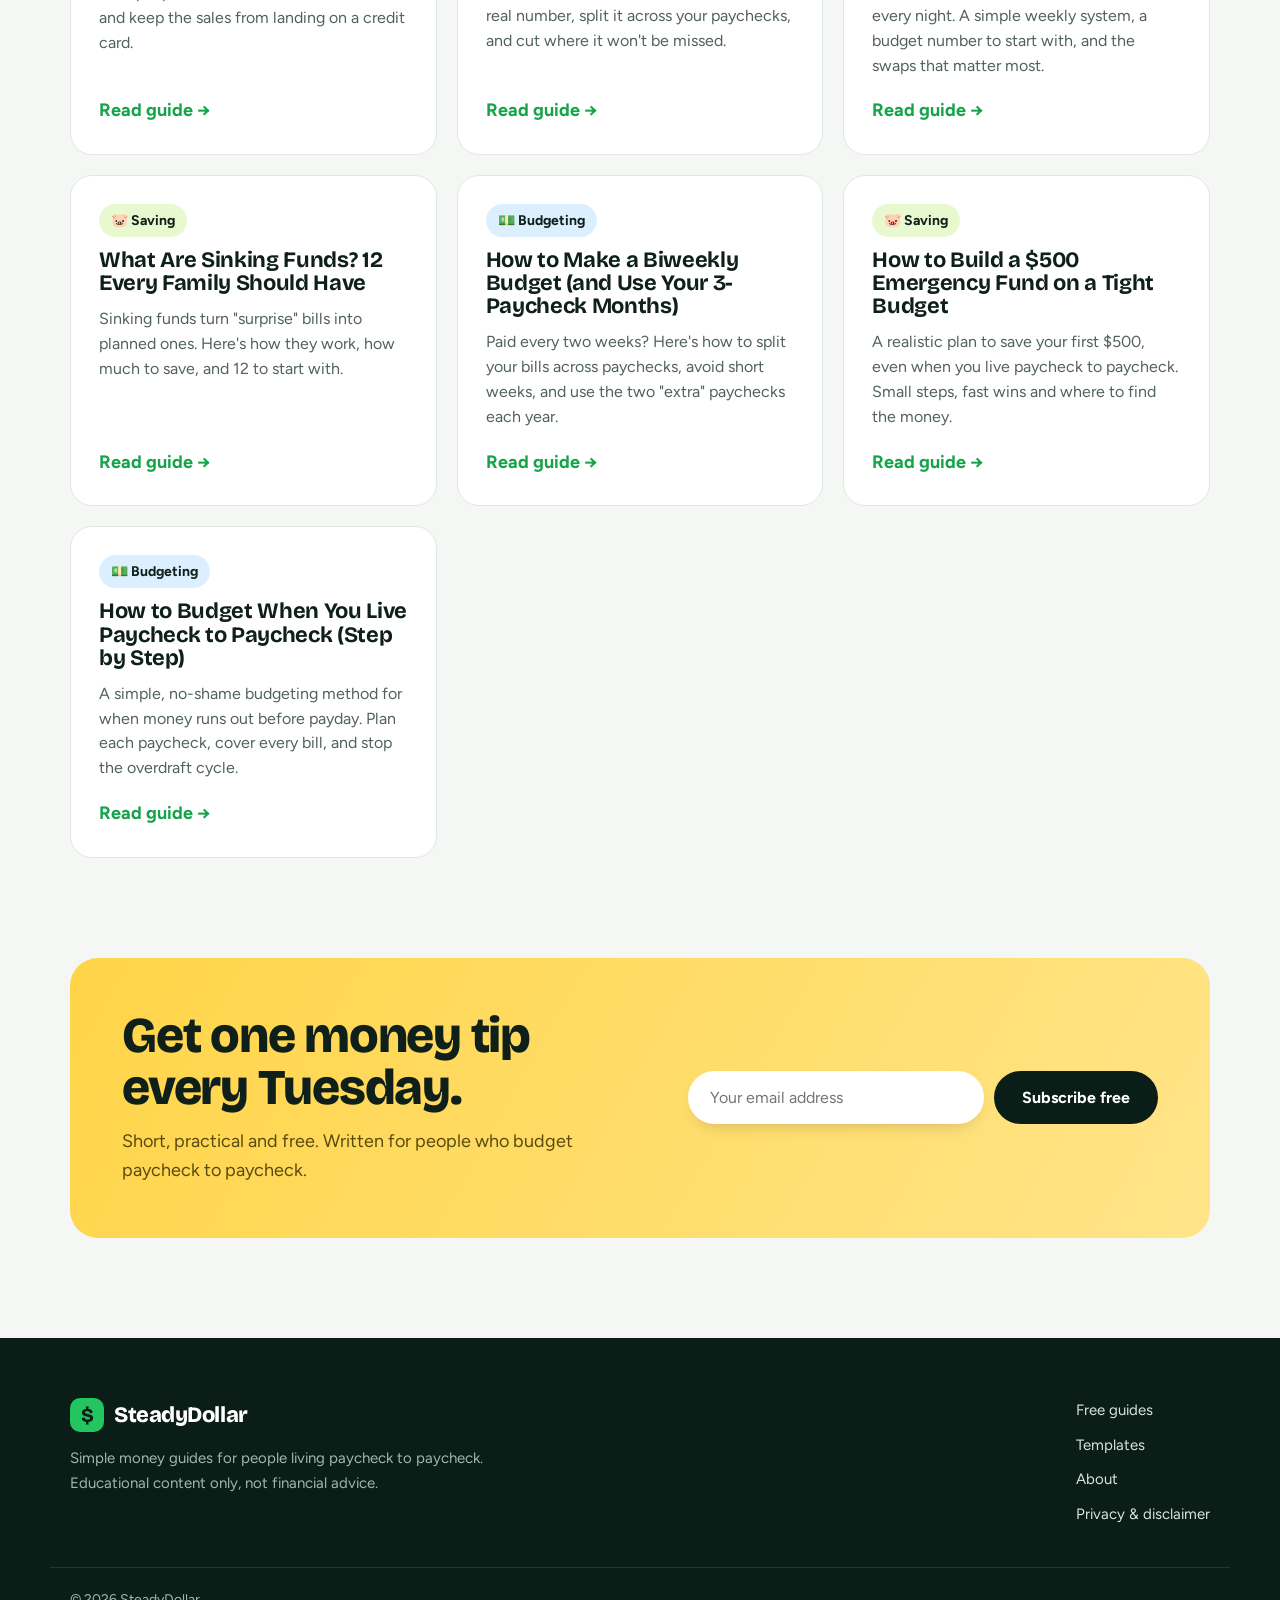
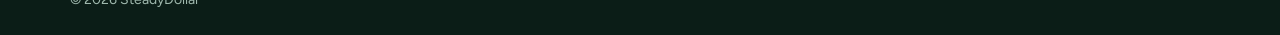
==== commit 54419649: "New article: How to Make a New Year Budget (A Simple 2027 Money Reset) Co-Authored-By: Claude Opus 5" ====
--- a/index.html
+++ b/index.html
@@ -52,8 +52,7 @@
 <article class="help h-debt" data-reveal style="--d:1">
 <span class="icon">📉</span>
 <h3>Pay off my debt</h3><p>See which debt to pay first and the exact month you'll be debt-free.</p>
-<div class="help-links"><a class="btn" href="debt-payoff-calculator/">Free debt calculator</a>
-<a class="link" href="debt-snowball-vs-avalanche/">Read the free guide</a>
+<div class="help-links"><a class="btn" href="debt-snowball-vs-avalanche/">Read the free guide</a>
 <a class="link" href="https://payhip.com/b/AXEU5">Get the template ($7)</a></div>
 </article>
 <article class="help h-savings" data-reveal style="--d:2">
@@ -90,10 +89,10 @@
 
 <section class="wrap block" id="guides">
 <div class="sec-head" data-reveal><h2>All free guides</h2><p>Plain English, no lectures, real numbers.</p></div>
-<div class="guides"><a class="guide" href="debt-payoff-calculator/" data-reveal style="--d:0">
-<span class="tag t-debt">🧮 Free tool</span>
-<h3>Debt Snowball Calculator: Find Your Debt-Free Date</h3><p>Enter your debts and monthly payment. See your debt-free date, total interest, and whether snowball or avalanche saves you more.</p>
-<span class="read">Open calculator <span aria-hidden="true">&rarr;</span></span></a>
+<div class="guides"><a class="guide" href="how-to-make-a-new-year-budget/" data-reveal style="--d:0">
+<span class="tag t-budget">💵 Budgeting</span>
+<h3>How to Make a New Year Budget (A Simple 2027 Money Reset)</h3><p>Build a budget for the new year in about an hour: look back at real spending, plan for yearly costs, give every dollar a job and start January calm. Real example inside.</p>
+<span class="read">Read guide <span aria-hidden="true">&rarr;</span></span></a>
 <a class="guide" href="debt-snowball-vs-avalanche/" data-reveal style="--d:0">
 <span class="tag t-debt">📉 Debt payoff</span>
 <h3>Debt Snowball vs. Avalanche: Which Pays Off Debt Faster? (Real Example)</h3><p>We ran the numbers on $18,050 of real-world debt. Here&#x27;s how the snowball and avalanche methods compare on time and total interest, and how to choose.</p>
